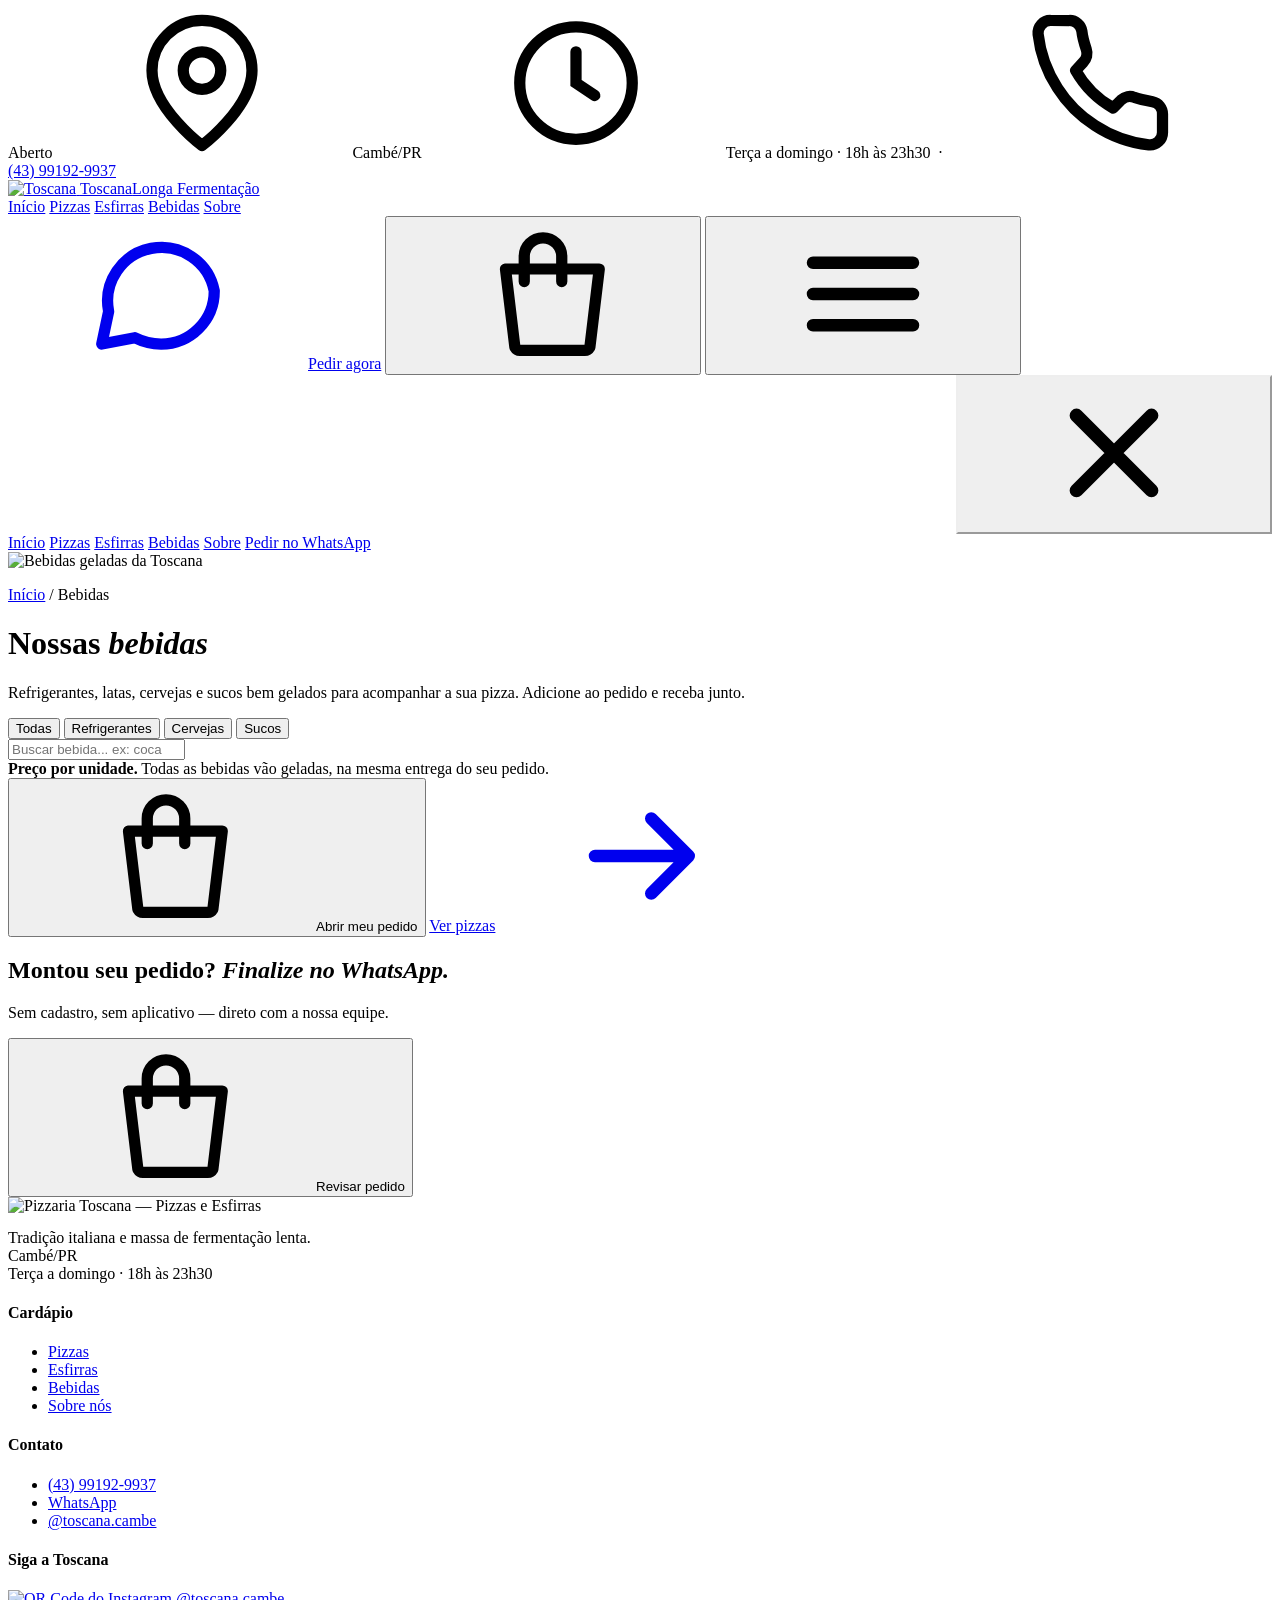
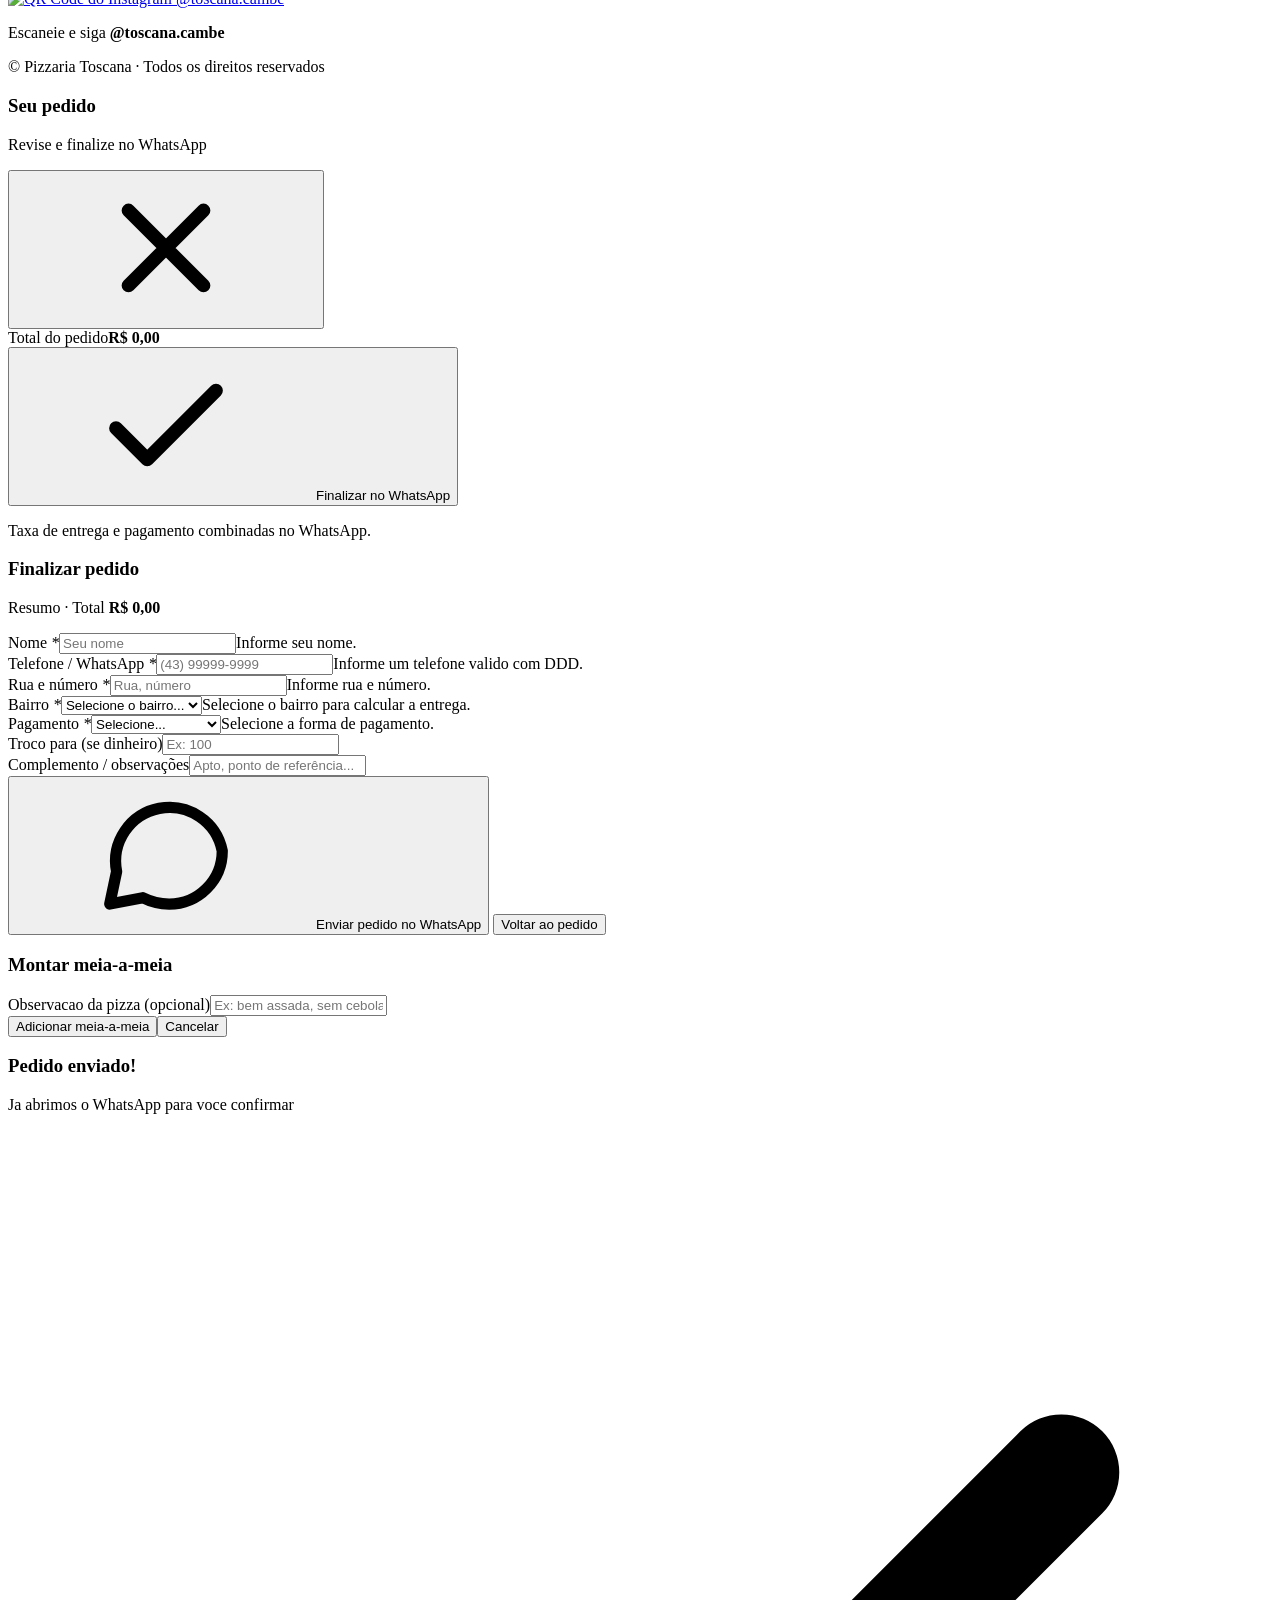
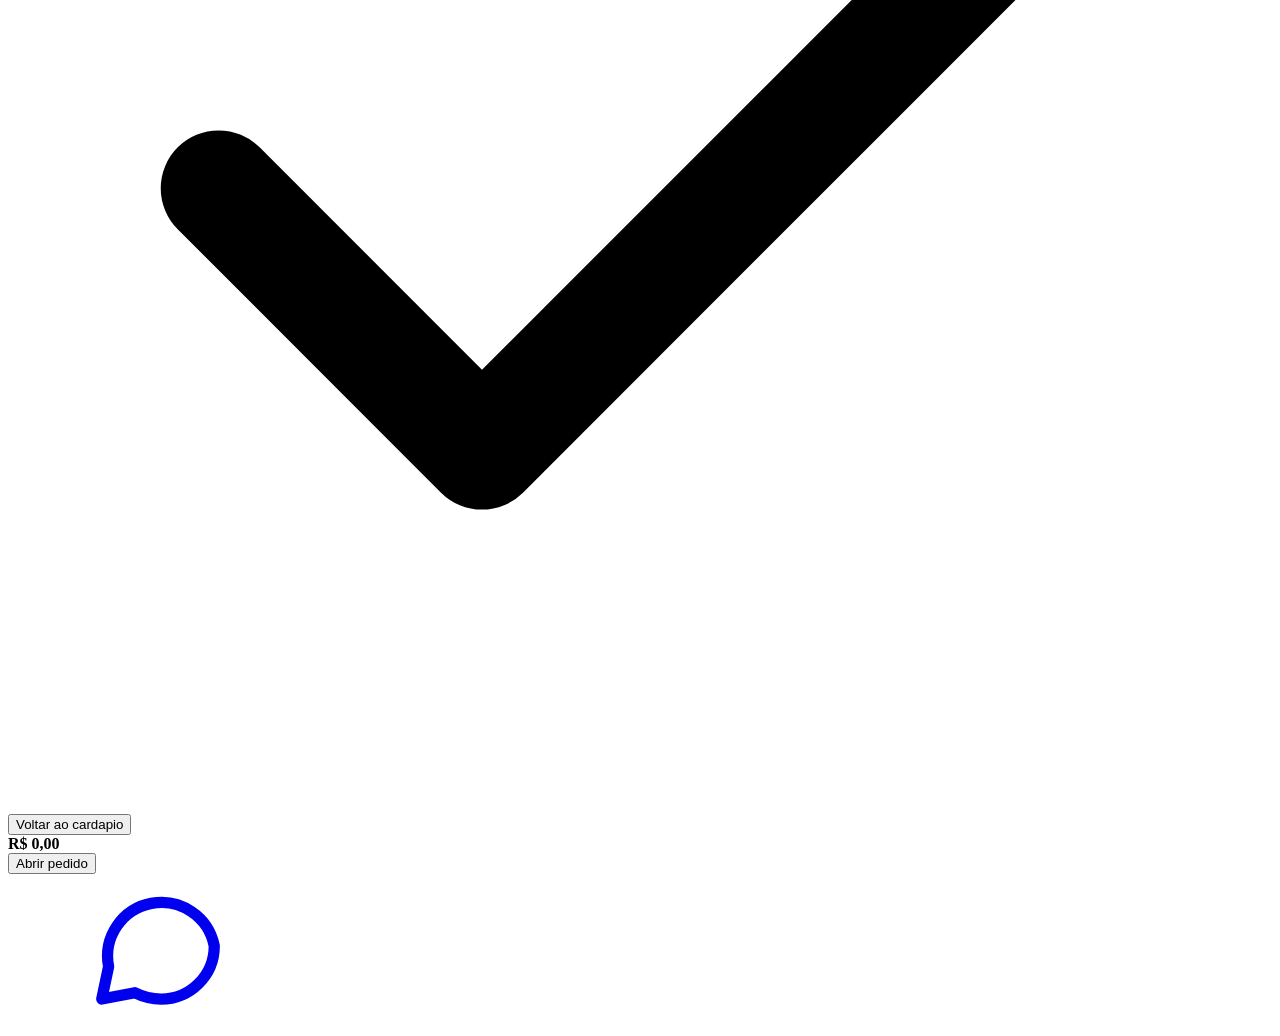
==== bebidas.html @ c0763ba6 "Merge pull request #1 from CaueYamamoto/master" ====
<!DOCTYPE html>
<html lang="pt-BR">
<head>
<meta charset="UTF-8">
<meta name="viewport" content="width=device-width, initial-scale=1.0">
<title>Bebidas — Pizzaria Toscana</title>
<meta name="description" content="Bebidas geladas da Toscana: refrigerantes, latas, cervejas e sucos para acompanhar sua pizza. Peça pelo WhatsApp.">
<link rel="icon" type="image/png" href="/assets/logo-mini.PNG">
<link rel="preconnect" href="https://fonts.googleapis.com">
<link rel="preconnect" href="https://fonts.gstatic.com" crossorigin>
<link href="https://fonts.googleapis.com/css2?family=Fraunces:ital,opsz,wght@0,9..144,500;0,9..144,650;1,9..144,500;1,9..144,650&family=Inter:wght@400;600;700;800&display=swap" rel="stylesheet">
<link rel="stylesheet" href="/css/style.css?v=6">
<meta name="theme-color" content="#3d060e">
<link rel="manifest" href="/manifest.json">
<script type="application/ld+json">{"@context":"https://schema.org","@type":"FoodEstablishment","name":"Pizzaria Toscana"}</script>
</head>
<body>

<svg width="0" height="0" style="position:absolute" aria-hidden="true">
  <defs>
    <symbol id="i-bag" viewBox="0 0 24 24" fill="none" stroke="currentColor" stroke-width="1.8" stroke-linecap="round" stroke-linejoin="round"><path d="M6 8h15l-1.5 12.5a1 1 0 0 1-1 .5H8.5a1 1 0 0 1-1-.5L6 8Z"/><path d="M9 10V6a3 3 0 0 1 6 0v4"/></symbol>
    <symbol id="i-phone" viewBox="0 0 24 24" fill="none" stroke="currentColor" stroke-width="1.8" stroke-linecap="round" stroke-linejoin="round"><path d="M22 16.9v3a2 2 0 0 1-2.2 2 19.8 19.8 0 0 1-8.6-3.1 19.5 19.5 0 0 1-6-6A19.8 19.8 0 0 1 2.1 4.2 2 2 0 0 1 4.1 2h3a2 2 0 0 1 2 1.7c.1 1 .4 2 .7 2.9a2 2 0 0 1-.5 2.1L8.1 10a16 16 0 0 0 6 6l1.3-1.3a2 2 0 0 1 2.1-.4c.9.3 1.9.5 2.9.7a2 2 0 0 1 1.6 2Z"/></symbol>
    <symbol id="i-pin" viewBox="0 0 24 24" fill="none" stroke="currentColor" stroke-width="1.8" stroke-linecap="round" stroke-linejoin="round"><path d="M20 10c0 6-8 12-8 12S4 16 4 10a8 8 0 0 1 16 0Z"/><circle cx="12" cy="10" r="3"/></symbol>
    <symbol id="i-clock" viewBox="0 0 24 24" fill="none" stroke="currentColor" stroke-width="1.8" stroke-linecap="round"><circle cx="12" cy="12" r="9"/><path d="M12 7v5l3 2"/></symbol>
    <symbol id="i-arrow" viewBox="0 0 24 24" fill="none" stroke="currentColor" stroke-width="2" stroke-linecap="round" stroke-linejoin="round"><path d="M4 12h15M13 6l6 6-6 6"/></symbol>
    <symbol id="i-x" viewBox="0 0 24 24" fill="none" stroke="currentColor" stroke-width="2.2" stroke-linecap="round"><path d="M6 6l12 12M18 6 6 18"/></symbol>
    <symbol id="i-menu" viewBox="0 0 24 24" fill="none" stroke="currentColor" stroke-width="2" stroke-linecap="round"><path d="M4 7h16M4 12h16M4 17h16"/></symbol>
    <symbol id="i-chat" viewBox="0 0 24 24" fill="none" stroke="currentColor" stroke-width="1.8" stroke-linecap="round" stroke-linejoin="round"><path d="M21 11.5a8.5 8.5 0 0 1-8.5 8.5c-1.5 0-3-.4-4.2-1L3 20l1.1-5.2A8.5 8.5 0 1 1 21 11.5Z"/></symbol>
    <symbol id="i-check" viewBox="0 0 24 24" fill="none" stroke="currentColor" stroke-width="2.2" stroke-linecap="round" stroke-linejoin="round"><path d="M4 12.5l5 5L20 6.5"/></symbol>
  </defs>
</svg>

<div class="topbar">
  <div class="container">
    <span class="topbar-item"><span class="open-badge" data-open-badge>Aberto</span></span><span class="topbar-item topbar-item--hide-mobile"><svg><use href="#i-pin"/></svg><span data-bind="address">Cambé/PR</span></span>
    <span class="topbar-item"><svg><use href="#i-clock"/></svg><span data-bind="hours">Terça a domingo · 18h às 23h30</span>&nbsp;&nbsp;·&nbsp;&nbsp;<svg><use href="#i-phone"/></svg><a data-bind="phone-href" href="#"><span data-bind="phone">(43) 99192-9937</span></a></span>
  </div>
</div>

<header class="site-header" id="siteHeader">
  <div class="container header-inner">
    <a class="brand" href="/" aria-label="Pizzaria Toscana — início">
      <span class="brand-badge"><img src="/assets/logo-mini.PNG" alt="Toscana" width="52" height="52"></span>
      <span><span class="brand-name">Toscana</span><span class="brand-sub">Longa Fermentação</span></span>
    </a>
    <nav class="main-nav" aria-label="Navegação principal">
      <a href="/">Início</a>
      <a href="/pizzas">Pizzas</a>
      <a href="/esfirras">Esfirras</a>
      <a href="/bebidas" class="is-active">Bebidas</a>
      <a href="/sobre">Sobre</a>
    </nav>
    <div class="header-actions">
      <a class="btn btn--wine btn--sm" data-bind="wa" href="#"><svg><use href="#i-chat"/></svg>Pedir agora</a>
      <button class="bag-btn" type="button" data-open-cart aria-label="Abrir pedido"><svg><use href="#i-bag"/></svg><span class="bag-count" data-cart-count style="display:none">0</span></button>
      <button class="nav-toggle" type="button" id="mobileOpen" aria-label="Abrir menu"><svg><use href="#i-menu"/></svg></button>
    </div>
  </div>
</header>

<nav class="mobile-nav" id="mobileNav" aria-label="Menu">
  <div style="display:flex;justify-content:flex-end"><button class="icon-btn" type="button" id="mobileClose" aria-label="Fechar menu" style="border-color:var(--line);color:var(--wine-800)"><svg><use href="#i-x"/></svg></button></div>
  <a class="mobile-link" href="/">Início</a>
  <a class="mobile-link" href="/pizzas">Pizzas</a>
  <a class="mobile-link" href="/esfirras">Esfirras</a>
  <a class="mobile-link" href="/bebidas">Bebidas</a>
  <a class="mobile-link" href="/sobre">Sobre</a>
  <a class="btn btn--wine btn--block" data-bind="wa" href="#">Pedir no WhatsApp</a>
</nav>

<main>
  <div class="page-hero">
    <div class="page-hero-bg"><img src="/assets/hero.jpg" alt="Bebidas geladas da Toscana" loading="lazy" decoding="async"></div>
    <div class="container">
      <p class="crumbs"><a href="/">Início</a> / Bebidas</p>
      <h1>Nossas <em>bebidas</em></h1>
      <p>Refrigerantes, latas, cervejas e sucos bem gelados para acompanhar a sua pizza. Adicione ao pedido e receba junto.</p>
    </div>
  </div>

  <section class="section">
    <div class="container">
      <div class="filter-row" data-filters="gridBebidas">
        <button type="button" class="filter-btn is-active" data-filter="all" aria-pressed="true">Todas</button>
        <button type="button" class="filter-btn" data-filter="refrigerante" aria-pressed="false">Refrigerantes</button>
        <button type="button" class="filter-btn" data-filter="cerveja" aria-pressed="false">Cervejas</button>
        <button type="button" class="filter-btn" data-filter="suco" aria-pressed="false">Sucos</button>
      </div>
      <div class="search-row"><input type="search" data-search inputmode="search" enterkeyhint="search" placeholder="Buscar bebida... ex: coca" aria-label="Buscar bebidas"><span class="count-pill" data-count="gridBebidas" role="status"></span></div>
      <div class="grid grid--4" id="gridBebidas" data-menu="bebidas"></div>
      <div class="search-empty" data-search-empty style="display:none"><p>Nenhuma bebida encontrada. <button type="button" class="link-half" data-clear-search>Limpar busca</button></p></div>
      <div class="menu-note"><strong>Preço por unidade.</strong> Todas as bebidas vão geladas, na mesma entrega do seu pedido.</div>
      <div class="section-more">
        <button class="btn btn--wine" type="button" data-open-cart><svg><use href="#i-bag"/></svg>Abrir meu pedido</button>
        <a href="/pizzas" class="btn btn--ghost">Ver pizzas<svg><use href="#i-arrow"/></svg></a>
      </div>
    </div>
  </section>

  <div class="cta-band">
    <div class="container">
      <div><h2>Montou seu pedido? <em>Finalize no WhatsApp.</em></h2><p>Sem cadastro, sem aplicativo — direto com a nossa equipe.</p></div>
      <button class="btn btn--gold" type="button" data-open-cart><svg><use href="#i-bag"/></svg>Revisar pedido</button>
    </div>
  </div>
</main>

<footer class="site-footer">
  <div class="container footer-grid">
    <div>
      <img class="footer-logo" src="/assets/logo-full.PNG" alt="Pizzaria Toscana — Pizzas e Esfirras">
      <p style="margin-top:14px">Tradição italiana e massa de fermentação lenta.<br><span data-bind="address">Cambé/PR</span><br><span data-bind="hours">Terça a domingo · 18h às 23h30</span></p>
    </div>
    <div><h4>Cardápio</h4><ul><li><a href="/pizzas">Pizzas</a></li><li><a href="/esfirras">Esfirras</a></li><li><a href="/bebidas">Bebidas</a></li><li><a href="/sobre">Sobre nós</a></li></ul></div>
    <div><h4>Contato</h4><ul><li><a data-bind="phone-href" href="#"><span data-bind="phone">(43) 99192-9937</span></a></li><li><a data-bind="wa" href="#">WhatsApp</a></li><li><a data-bind="ig" href="#" target="_blank" rel="noopener"><span data-bind="ig-handle">@toscana.cambe</span></a></li></ul></div>
    <div><h4>Siga a Toscana</h4><a class="qr-card" data-bind="ig" href="#" target="_blank" rel="noopener" aria-label="Abrir o Instagram da Toscana"><img src="/assets/qrcodeig.JPG" alt="QR Code do Instagram @toscana.cambe"></a><p class="qr-caption">Escaneie e siga <strong data-bind="ig-handle">@toscana.cambe</strong></p></div>
  </div>
  <div class="footer-bottom">© <span id="ano"></span> Pizzaria Toscana · Todos os direitos reservados</div>
</footer>

<div class="scrim" id="cartScrim"></div>
<aside class="cart-drawer" id="cartDrawer" role="dialog" aria-modal="true" aria-label="Seu pedido">
  <div class="drawer-head">
    <div><h3>Seu pedido</h3><p>Revise e finalize no WhatsApp</p></div>
    <button class="icon-btn" type="button" data-close-cart aria-label="Fechar"><svg><use href="#i-x"/></svg></button>
  </div>
  <div class="drawer-items" id="cartItems"></div>
  <div class="drawer-foot">
    <div class="total-line"><span>Total do pedido</span><strong id="cartTotal">R$ 0,00</strong></div>
    <button class="btn btn--green btn--block" id="btnCheckout" type="button" data-open-checkout><svg><use href="#i-check"/></svg>Finalizar no WhatsApp</button>
    <p class="foot-note">Taxa de entrega e pagamento combinadas no WhatsApp.</p>
  </div>
</aside>

<div class="modal" id="checkoutModal" role="dialog" aria-modal="true" aria-label="Finalizar pedido">
  <div class="modal-card">
    <div class="modal-head"><h3>Finalizar pedido</h3><p>Resumo · Total <strong id="checkoutTotal">R$ 0,00</strong></p></div>
    <form class="modal-body" id="checkoutForm" novalidate>
      <div class="order-resume" id="orderResume"></div>
      <div class="field"><label for="fName">Nome <i>*</i></label><input id="fName" name="name" autocomplete="name" autocapitalize="words" enterkeyhint="next" aria-describedby="fName-err" placeholder="Seu nome"><span class="field-error" id="fName-err">Informe seu nome.</span></div>
      <div class="field"><label for="fPhone">Telefone / WhatsApp <i>*</i></label><input id="fPhone" name="phone" inputmode="tel" autocomplete="tel" enterkeyhint="next" aria-describedby="fPhone-err" placeholder="(43) 99999-9999"><span class="field-error" id="fPhone-err">Informe um telefone valido com DDD.</span></div>
      <div class="field"><label for="fAddress">Rua e número <i>*</i></label><input id="fAddress" name="address" autocomplete="street-address" enterkeyhint="next" aria-describedby="fAddress-err" placeholder="Rua, número"><span class="field-error" id="fAddress-err">Informe rua e número.</span></div>
      <div class="field"><label for="fDistrict">Bairro <i>*</i></label><select id="fDistrict" name="district"><option value="">Selecione o bairro...</option></select><span class="field-error" id="fDistrict-err">Selecione o bairro para calcular a entrega.</span></div>
      <div class="fee-preview" id="feePreview" role="status"></div>
      <div class="field-2col"><div class="field"><label for="fPayment">Pagamento <i>*</i></label><select id="fPayment"><option value="">Selecione...</option><option>Pix</option><option>Cartão na entrega</option><option>Dinheiro</option></select><span class="field-error" id="fPayment-err">Selecione a forma de pagamento.</span></div><div class="field" id="fChangeWrap"><label for="fChange">Troco para (se dinheiro)</label><input id="fChange" inputmode="decimal" placeholder="Ex: 100"></div></div>
      <div class="field"><label for="fNotes">Complemento / observações</label><input id="fNotes" name="notes" autocomplete="off" enterkeyhint="done" placeholder="Apto, ponto de referência..."></div>
      <div class="modal-foot"><button type="submit" class="btn btn--green btn--block"><svg><use href="#i-chat"/></svg>Enviar pedido no WhatsApp</button>
      <button type="button" class="btn btn--ghost btn--block" data-close-checkout>Voltar ao pedido</button></div>
    </form>
  </div>
</div>

<div class="modal" id="halfModal" role="dialog" aria-modal="true" aria-label="Montar meia-a-meia"><div class="modal-card"><div class="modal-head"><h3 id="halfTitle">Montar meia-a-meia</h3><p id="halfFee"></p></div><div class="modal-body"><div class="half-list" id="halfOptions"></div><div class="field"><label for="halfNotes">Observacao da pizza (opcional)</label><input id="halfNotes" maxlength="80" inputmode="text" enterkeyhint="done" placeholder="Ex: bem assada, sem cebola"></div><button type="button" class="btn btn--wine btn--block" data-confirm-half>Adicionar meia-a-meia</button><button type="button" class="btn btn--ghost btn--block" data-close-half>Cancelar</button></div></div></div><div class="modal" id="successModal" role="dialog" aria-modal="true" aria-label="Pedido enviado"><div class="modal-card"><div class="modal-head"><h3>Pedido enviado!</h3><p>Ja abrimos o WhatsApp para voce confirmar</p></div><div class="modal-body"><div class="success-check"><svg viewBox="0 0 24 24" fill="none" stroke="currentColor" stroke-width="2.2" stroke-linecap="round" stroke-linejoin="round"><path d="M4 12.5l5 5L20 6.5"/></svg></div><p id="successText"></p><button type="button" class="btn btn--green btn--block" data-close-success>Voltar ao cardapio</button><button type="button" class="btn btn--ghost btn--block" id="btnReorder" style="display:none">Pedir o ultimo pedido de novo</button></div></div></div><div class="sticky-bar" id="stickyBar" role="status"><div><strong id="stickyTotal">R$ 0,00</strong><br><span id="stickyCount"></span></div><button class="btn btn--gold btn--sm" type="button" data-open-cart>Abrir pedido</button></div>

<div class="toast" id="toast" role="status"></div>
<a class="float-wa" data-bind="wa" href="#" aria-label="Conversar no WhatsApp"><svg><use href="#i-chat"/></svg></a>

<script>if("serviceWorker" in navigator){window.addEventListener("load",function(){navigator.serviceWorker.register("/sw.js",{updateViaCache:"none"}).catch(function(){});});}</script>
<script src="/js/data.js"></script>
<script src="/js/store.js"></script>
<script src="/js/app.js"></script>
</body>
</html>
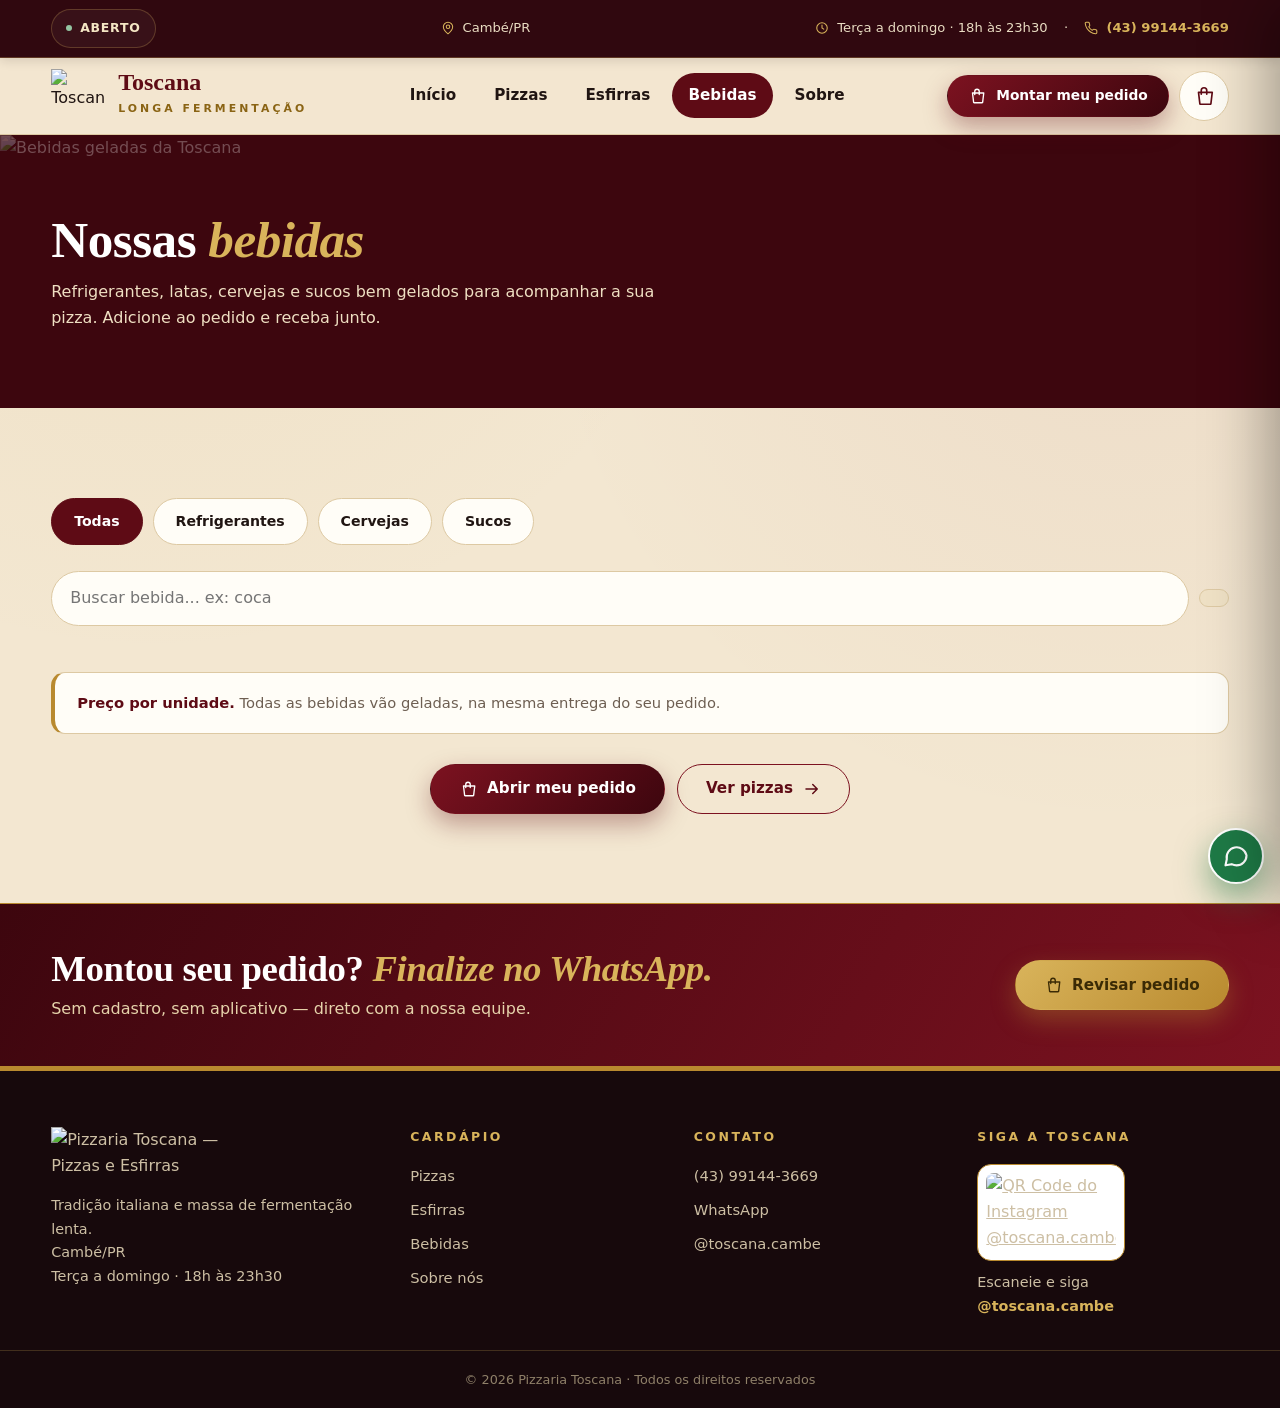
==== commit 7467c641: "feat: melhora navegacao mobile e cards do cardapio" ====
--- a/bebidas.html
+++ b/bebidas.html
@@ -33,7 +33,7 @@
 <div class="topbar">
   <div class="container">
     <span class="topbar-item"><span class="open-badge" data-open-badge>Aberto</span></span><span class="topbar-item topbar-item--hide-mobile"><svg><use href="#i-pin"/></svg><span data-bind="address">Cambé/PR</span></span>
-    <span class="topbar-item"><svg><use href="#i-clock"/></svg><span data-bind="hours">Terça a domingo · 18h às 23h30</span>&nbsp;&nbsp;·&nbsp;&nbsp;<svg><use href="#i-phone"/></svg><a data-bind="phone-href" href="#"><span data-bind="phone">(43) 99192-9937</span></a></span>
+    <span class="topbar-item"><svg><use href="#i-clock"/></svg><span data-bind="hours">Terça a domingo · 18h às 23h30</span>&nbsp;&nbsp;·&nbsp;&nbsp;<svg><use href="#i-phone"/></svg><a data-bind="phone-href" href="#"><span data-bind="phone">(43) 99144-3669</span></a></span>
   </div>
 </div>
 
@@ -51,7 +51,7 @@
       <a href="/sobre">Sobre</a>
     </nav>
     <div class="header-actions">
-      <a class="btn btn--wine btn--sm" data-bind="wa" href="#"><svg><use href="#i-chat"/></svg>Pedir agora</a>
+      <a class="btn btn--wine btn--sm" href="/#cardapio"><svg><use href="#i-bag"/></svg>Montar meu pedido</a>
       <button class="bag-btn" type="button" data-open-cart aria-label="Abrir pedido"><svg><use href="#i-bag"/></svg><span class="bag-count" data-cart-count style="display:none">0</span></button>
       <button class="nav-toggle" type="button" id="mobileOpen" aria-label="Abrir menu"><svg><use href="#i-menu"/></svg></button>
     </div>
@@ -65,14 +65,14 @@
   <a class="mobile-link" href="/esfirras">Esfirras</a>
   <a class="mobile-link" href="/bebidas">Bebidas</a>
   <a class="mobile-link" href="/sobre">Sobre</a>
-  <a class="btn btn--wine btn--block" data-bind="wa" href="#">Pedir no WhatsApp</a>
+  <a class="btn btn--wine btn--block" data-bind="wa" href="#">Ajuda no WhatsApp</a>
 </nav>
 
 <main>
   <div class="page-hero">
     <div class="page-hero-bg"><img src="/assets/hero.jpg" alt="Bebidas geladas da Toscana" loading="lazy" decoding="async"></div>
     <div class="container">
-      <p class="crumbs"><a href="/">Início</a> / Bebidas</p>
+
       <h1>Nossas <em>bebidas</em></h1>
       <p>Refrigerantes, latas, cervejas e sucos bem gelados para acompanhar a sua pizza. Adicione ao pedido e receba junto.</p>
     </div>
@@ -112,7 +112,7 @@
       <p style="margin-top:14px">Tradição italiana e massa de fermentação lenta.<br><span data-bind="address">Cambé/PR</span><br><span data-bind="hours">Terça a domingo · 18h às 23h30</span></p>
     </div>
     <div><h4>Cardápio</h4><ul><li><a href="/pizzas">Pizzas</a></li><li><a href="/esfirras">Esfirras</a></li><li><a href="/bebidas">Bebidas</a></li><li><a href="/sobre">Sobre nós</a></li></ul></div>
-    <div><h4>Contato</h4><ul><li><a data-bind="phone-href" href="#"><span data-bind="phone">(43) 99192-9937</span></a></li><li><a data-bind="wa" href="#">WhatsApp</a></li><li><a data-bind="ig" href="#" target="_blank" rel="noopener"><span data-bind="ig-handle">@toscana.cambe</span></a></li></ul></div>
+    <div><h4>Contato</h4><ul><li><a data-bind="phone-href" href="#"><span data-bind="phone">(43) 99144-3669</span></a></li><li><a data-bind="wa" href="#">WhatsApp</a></li><li><a data-bind="ig" href="#" target="_blank" rel="noopener"><span data-bind="ig-handle">@toscana.cambe</span></a></li></ul></div>
     <div><h4>Siga a Toscana</h4><a class="qr-card" data-bind="ig" href="#" target="_blank" rel="noopener" aria-label="Abrir o Instagram da Toscana"><img src="/assets/qrcodeig.JPG" alt="QR Code do Instagram @toscana.cambe"></a><p class="qr-caption">Escaneie e siga <strong data-bind="ig-handle">@toscana.cambe</strong></p></div>
   </div>
   <div class="footer-bottom">© <span id="ano"></span> Pizzaria Toscana · Todos os direitos reservados</div>
@@ -150,7 +150,7 @@
   </div>
 </div>
 
-<div class="modal" id="halfModal" role="dialog" aria-modal="true" aria-label="Montar meia-a-meia"><div class="modal-card"><div class="modal-head"><h3 id="halfTitle">Montar meia-a-meia</h3><p id="halfFee"></p></div><div class="modal-body"><div class="half-list" id="halfOptions"></div><div class="field"><label for="halfNotes">Observacao da pizza (opcional)</label><input id="halfNotes" maxlength="80" inputmode="text" enterkeyhint="done" placeholder="Ex: bem assada, sem cebola"></div><button type="button" class="btn btn--wine btn--block" data-confirm-half>Adicionar meia-a-meia</button><button type="button" class="btn btn--ghost btn--block" data-close-half>Cancelar</button></div></div></div><div class="modal" id="successModal" role="dialog" aria-modal="true" aria-label="Pedido enviado"><div class="modal-card"><div class="modal-head"><h3>Pedido enviado!</h3><p>Ja abrimos o WhatsApp para voce confirmar</p></div><div class="modal-body"><div class="success-check"><svg viewBox="0 0 24 24" fill="none" stroke="currentColor" stroke-width="2.2" stroke-linecap="round" stroke-linejoin="round"><path d="M4 12.5l5 5L20 6.5"/></svg></div><p id="successText"></p><button type="button" class="btn btn--green btn--block" data-close-success>Voltar ao cardapio</button><button type="button" class="btn btn--ghost btn--block" id="btnReorder" style="display:none">Pedir o ultimo pedido de novo</button></div></div></div><div class="sticky-bar" id="stickyBar" role="status"><div><strong id="stickyTotal">R$ 0,00</strong><br><span id="stickyCount"></span></div><button class="btn btn--gold btn--sm" type="button" data-open-cart>Abrir pedido</button></div>
+<div class="modal" id="halfModal" role="dialog" aria-modal="true" aria-label="Montar meia-a-meia"><div class="modal-card"><div class="modal-head"><h3 id="halfTitle">Montar meia-a-meia</h3><p id="halfFee"></p></div><div class="modal-body"><div class="half-list" id="halfOptions"></div><div class="field"><label for="halfNotes">Observacao da pizza (opcional)</label><input id="halfNotes" maxlength="80" inputmode="text" enterkeyhint="done" placeholder="Ex: bem assada, sem cebola"></div><button type="button" class="btn btn--wine btn--block" data-confirm-half>Adicionar meia-a-meia</button><button type="button" class="btn btn--ghost btn--block" data-close-half>Cancelar</button></div></div></div><div class="modal" id="successModal" role="dialog" aria-modal="true" aria-label="Pedido enviado"><div class="modal-card"><div class="modal-head"><h3>Pedido enviado!</h3><p>Ja abrimos o WhatsApp para voce confirmar</p></div><div class="modal-body"><div class="success-check"><svg viewBox="0 0 24 24" fill="none" stroke="currentColor" stroke-width="2.2" stroke-linecap="round" stroke-linejoin="round"><path d="M4 12.5l5 5L20 6.5"/></svg></div><p id="successText"></p><button type="button" class="btn btn--green btn--block" data-close-success>Voltar ao cardapio</button><button type="button" class="btn btn--ghost btn--block" id="btnReorder" style="display:none">Pedir o ultimo pedido de novo</button></div></div></div><div class="sticky-bar" id="stickyBar" role="status"><div><strong id="stickyTotal">R$ 0,00</strong><br><span id="stickyCount"></span></div><button class="btn btn--gold btn--sm" type="button" data-open-cart>Ver pedido</button></div>
 
 <div class="toast" id="toast" role="status"></div>
 <a class="float-wa" data-bind="wa" href="#" aria-label="Conversar no WhatsApp"><svg><use href="#i-chat"/></svg></a>
@@ -159,5 +159,6 @@
 <script src="/js/data.js"></script>
 <script src="/js/store.js"></script>
 <script src="/js/app.js"></script>
+<nav class="bottom-nav" aria-label="Navegação no celular"><a href="/"><svg viewBox="0 0 24 24" fill="none" stroke="currentColor" stroke-width="1.7" stroke-linecap="round" stroke-linejoin="round" aria-hidden="true"><path d="m3 10 9-7 9 7"/><path d="M5 9v11h5v-6h4v6h5V9"/></svg><span>Início</span></a><a href="/pizzas"><svg viewBox="0 0 24 24" fill="none" stroke="currentColor" stroke-width="1.7" stroke-linecap="round" stroke-linejoin="round" aria-hidden="true"><path d="M4 20 9 3a26 26 0 0 1 12 12Z"/><path d="M8 6a23 23 0 0 1 10 10"/><circle cx="11" cy="11" r="1.2"/><circle cx="9" cy="16" r="1.2"/><circle cx="14" cy="15" r=".8"/></svg><span>Pizzas</span></a><a href="/esfirras"><svg viewBox="0 0 24 24" fill="none" stroke="currentColor" stroke-width="1.7" stroke-linecap="round" stroke-linejoin="round" aria-hidden="true"><ellipse cx="12" cy="12" rx="9" ry="8"/><ellipse cx="12" cy="12" rx="6" ry="5"/><path d="m9 10 2 1m3-2 1 2m-6 3 2-1m2 2 2-1"/></svg><span>Esfirras</span></a><a href="/bebidas" aria-current="page"><svg viewBox="0 0 24 24" fill="none" stroke="currentColor" stroke-width="1.7" stroke-linecap="round" stroke-linejoin="round" aria-hidden="true"><path d="M9 3h6M10 3v4l-3 4v9a1 1 0 0 0 1 1h8a1 1 0 0 0 1-1v-9l-3-4V3M7 12h10M7 17h10"/></svg><span>Bebidas</span></a><button type="button" data-open-cart><svg viewBox="0 0 24 24" fill="none" stroke="currentColor" stroke-width="1.7" stroke-linecap="round" stroke-linejoin="round" aria-hidden="true"><path d="M5 8h14l1 12H4Z"/><path d="M9 9V6a3 3 0 0 1 6 0v3"/><path d="m9 15 2 2 4-4"/></svg><span>Meu pedido</span><span class="bottom-nav-count" data-cart-count style="display:none">0</span></button></nav>
 </body>
 </html>
--- a/css/style.css
+++ b/css/style.css
@@ -0,0 +1,670 @@
+/* ==========================================================================
+   PIZZARIA TOSCANA — Design System
+   --------------------------------------------------------------------------
+   01. Tokens & reset        05. Hero                  09. Split / local
+   02. Base & tipografia     06. Marquee               10. Faixa CTA
+   03. Utilidades & botoes   07. Cards de produto      11. Paginas internas
+   04. Topbar & header       08. Diferenciais          12. Sobre
+   13. Rodape  14. Carrinho / modal / toast  15. Formularios
+   16. Responsivo  17. Movimento & foco
+   ========================================================================== */
+
+/* ---------- 01. Tokens ---------- */
+:root {
+  --wine-900: #3d060e;
+  --wine-800: #5e0b15;
+  --wine-700: #7c1220;
+  --wine-600: #9c1b28;
+  --ember: #b3282d;
+  --cream: #f3e7d1;
+  --paper: #fffdf7;
+  --sand: #efe1c5;
+  --line: #ddc9a3;
+  --gold-700: #8a6414;
+  --gold-500: #b98a2f;
+  --gold-300: #d9b45b;
+  --gold-100: #f4e6c4;
+  --ink: #201512;
+  --muted: #6e5f52;
+  --faint: #9a8875;
+  --green: #1e7a46;
+  --green-dark: #155c34;
+  --danger: #a31621;
+  --radius: 14px;
+  --radius-lg: 22px;
+  --shadow-sm: 0 2px 10px rgba(61, 6, 14, 0.08);
+  --shadow-md: 0 14px 34px rgba(61, 6, 14, 0.14);
+  --shadow-lg: 0 28px 70px rgba(32, 21, 18, 0.25);
+  --font-display: "Fraunces", Georgia, "Times New Roman", serif;
+  --font-body: "Inter", system-ui, -apple-system, "Segoe UI", Roboto, Arial, sans-serif;
+  --maxw: 1200px;
+  --header-h: 76px;
+}
+
+/* ---------- Reset ---------- */
+*, *::before, *::after { box-sizing: border-box; }
+* { margin: 0; }
+html { scroll-behavior: smooth; }
+body {
+  font-family: var(--font-body);
+  background-color: var(--cream);
+  background-image:
+    radial-gradient(circle at 12% 8%, rgba(185, 138, 47, 0.08), transparent 42%),
+    radial-gradient(circle at 88% 26%, rgba(124, 18, 32, 0.05), transparent 46%);
+  background-attachment: fixed;
+  color: var(--ink);
+  line-height: 1.65;
+  -webkit-font-smoothing: antialiased;
+  text-rendering: optimizeLegibility;
+  overflow-x: hidden;
+}
+img { display: block; max-width: 100%; }
+a { color: inherit; }
+button { font: inherit; }
+::selection { background: var(--gold-300); color: var(--wine-900); }
+
+/* ---------- 02. Base & tipografia ---------- */
+h1, h2, h3 { font-family: var(--font-display); font-weight: 600; line-height: 1.12; letter-spacing: -0.01em; }
+p { margin-block: 0; }
+.lead { font-size: 1.08rem; color: var(--muted); max-width: 56ch; }
+
+/* ---------- 03. Utilidades ---------- */
+.container { width: min(var(--maxw), 92%); margin-inline: auto; }
+.ic { width: 18px; height: 18px; flex: none; }
+.section { padding-block: clamp(56px, 7vw, 96px); }
+.section--tight { padding-block: clamp(40px, 5vw, 64px); }
+.section--white {
+  background: linear-gradient(180deg, #fffef9, var(--paper));
+  background-image: radial-gradient(circle at 85% 0%, rgba(185, 138, 47, 0.06), transparent 40%), linear-gradient(180deg, #fffef9, var(--paper));
+  border-block: 1px solid var(--line);
+}
+.eyebrow {
+  display: inline-flex; align-items: center; gap: 12px;
+  font-size: 0.75rem; font-weight: 700; letter-spacing: 0.22em; text-transform: uppercase;
+  color: var(--wine-700);
+}
+.eyebrow::before { content: ""; width: 34px; height: 2px; background: var(--gold-500); }
+.eyebrow--center::after { content: ""; width: 34px; height: 2px; background: var(--gold-500); }
+.eyebrow--light { color: var(--gold-300); }
+.section-head { max-width: 680px; margin-bottom: clamp(28px, 4vw, 48px); }
+.section-head--center { margin-inline: auto; text-align: center; }
+.section-head h2 { font-size: clamp(1.9rem, 3.6vw, 2.9rem); color: var(--wine-800); margin: 14px 0 10px; }
+.section-head h2 em { font-style: italic; color: var(--gold-700); }
+.section-head p { color: var(--muted); }
+
+/* Botoes */
+.btn {
+  display: inline-flex; align-items: center; justify-content: center; gap: 10px;
+  padding: 15px 28px; border-radius: 999px; border: 1px solid transparent;
+  font-weight: 700; font-size: 0.95rem; line-height: 1; text-decoration: none; cursor: pointer;
+  transition: transform 0.16s ease, box-shadow 0.16s ease, background 0.16s ease, color 0.16s ease;
+  white-space: nowrap;
+}
+.btn svg { width: 18px; height: 18px; flex: none; }
+.btn:active { transform: scale(0.97); }
+.btn--gold { background: linear-gradient(135deg, var(--gold-300), var(--gold-500)); color: #3a2a05; box-shadow: 0 10px 24px rgba(185, 138, 47, 0.38); }
+.btn--gold:hover { transform: translateY(-2px); box-shadow: 0 16px 30px rgba(185, 138, 47, 0.45); }
+.btn--wine { background: linear-gradient(135deg, var(--wine-700), var(--wine-900)); color: #fff; box-shadow: 0 10px 24px rgba(94, 11, 21, 0.35); }
+.btn--wine:hover { transform: translateY(-2px); }
+.btn--ghost { background: transparent; color: var(--wine-800); border-color: var(--wine-700); }
+.btn--ghost:hover { background: var(--wine-800); color: #fff; }
+.btn--light { background: rgba(255, 255, 255, 0.12); color: #fff; border-color: rgba(255, 255, 255, 0.55); backdrop-filter: blur(4px); }
+.btn--light:hover { background: rgba(255, 255, 255, 0.22); }
+.btn--green { background: var(--green); color: #fff; box-shadow: 0 10px 24px rgba(30, 122, 70, 0.35); }
+.btn--green:hover { background: var(--green-dark); transform: translateY(-2px); }
+.btn--block { width: 100%; }
+.btn--sm { padding: 11px 20px; font-size: 0.86rem; }
+.btn[disabled] { opacity: 0.5; cursor: not-allowed; transform: none; }
+
+/* ---------- 04. Topbar & header ---------- */
+.topbar { position: relative; z-index: 61; background: #30080f; color: #e9dcc2; font-size: 0.82rem; border-bottom: 1px solid rgba(217, 180, 91, 0.28); box-shadow: 0 3px 10px rgba(25, 3, 8, 0.12); }
+.topbar .container { display: flex; justify-content: space-between; align-items: center; gap: 12px; padding-block: 9px; flex-wrap: wrap; }
+.topbar-item { display: inline-flex; align-items: center; gap: 8px; }
+.topbar-item svg { width: 14px; height: 14px; color: var(--gold-300); }
+.topbar a { color: var(--gold-300); text-decoration: none; font-weight: 600; }
+.topbar a:hover { text-decoration: underline; }
+.topbar .open-badge { border-color: rgba(217, 180, 91, 0.25); background: rgba(255, 255, 255, 0.04); color: var(--gold-100); }
+.topbar .open-badge::before { content: ""; width: 6px; height: 6px; flex-shrink: 0; border-radius: 50%; background: #94c5a2; }
+.topbar .open-badge.is-closed { background: rgba(255, 255, 255, 0.04); color: #e9dcc2; }
+.topbar .open-badge.is-closed::before { background: var(--gold-300); }
+
+.site-header {
+  position: sticky; top: 0; z-index: 60;
+  background: rgba(243, 231, 209, 0.92);
+  backdrop-filter: blur(14px); -webkit-backdrop-filter: blur(14px);
+  border-bottom: 1px solid var(--line);
+  transition: box-shadow 0.2s ease;
+}
+.site-header.is-scrolled { box-shadow: var(--shadow-md); }
+.header-inner { display: flex; align-items: center; justify-content: space-between; gap: 18px; min-height: var(--header-h); min-width: 0; }
+.header-inner > * { min-width: 0; }
+.brand { display: flex; align-items: center; gap: 13px; text-decoration: none; }
+.brand-badge {
+  width: 54px; height: 54px; flex: none;
+  display: inline-flex; align-items: center; justify-content: center;
+  background: none; border: none; box-shadow: none;
+}
+.brand-badge img { width: 100%; height: 100%; object-fit: contain; }
+.brand-name { font-family: var(--font-display); font-size: 1.5rem; font-weight: 700; color: var(--wine-800); line-height: 1; display: block; }
+.brand-sub { font-size: 0.68rem; font-weight: 700; letter-spacing: 0.28em; text-transform: uppercase; color: var(--gold-700); }
+.main-nav { display: flex; align-items: center; gap: 6px; }
+.main-nav a {
+  text-decoration: none; font-weight: 600; font-size: 0.95rem; color: var(--ink);
+  padding: 10px 16px; border-radius: 999px; transition: background 0.15s, color 0.15s;
+}
+.main-nav a:hover { background: var(--sand); }
+.main-nav a.is-active { background: var(--wine-800); color: #fff; }
+.header-actions { display: flex; align-items: center; gap: 10px; }
+.bag-btn {
+  position: relative; display: inline-grid; place-items: center;
+  width: 50px; height: 50px; border-radius: 50%;
+  border: 1px solid var(--line); background: var(--paper); cursor: pointer;
+  transition: border-color 0.15s, transform 0.15s;
+}
+.bag-btn:hover { border-color: var(--gold-500); transform: translateY(-1px); }
+.bag-btn svg { width: 22px; height: 22px; color: var(--wine-800); }
+.bag-count {
+  position: absolute; top: -5px; right: -5px;
+  min-width: 24px; height: 24px; padding-inline: 5px; border-radius: 999px;
+  background: var(--wine-700); color: #fff; border: 2px solid var(--cream);
+  font-size: 0.75rem; font-weight: 800; display: grid; place-items: center;
+}
+.nav-toggle { display: none; width: 48px; height: 48px; border-radius: 12px; border: 1px solid var(--line); background: var(--paper); cursor: pointer; }
+.nav-toggle svg { width: 22px; height: 22px; color: var(--wine-800); }
+
+/* Navegacao mobile */
+.mobile-nav {
+  position: fixed; inset: 0 auto 0 0; width: min(320px, 86%); z-index: 120;
+  background: var(--paper); border-right: 1px solid var(--line);
+  padding: 28px; display: flex; flex-direction: column; gap: 6px;
+  transform: translateX(-105%); transition: transform 0.25s ease;
+}
+.mobile-nav.is-open { transform: none; }
+.mobile-nav a { text-decoration: none; font-family: var(--font-display); font-size: 1.35rem; color: var(--wine-800); padding: 12px 6px; border-bottom: 1px solid var(--line); }
+.mobile-nav a:last-of-type { border-bottom: none; }
+.mobile-nav .btn { margin-top: 18px; }
+
+/* ---------- 05. Hero (home) ---------- */
+.hero { position: relative; background: var(--wine-900); color: #fff; overflow: hidden; }
+.hero-bg { position: absolute; inset: 0; }
+.hero-bg img { width: 100%; height: 100%; object-fit: cover; opacity: 0.32; }
+.hero-bg::after { content: ""; position: absolute; inset: 0; background: linear-gradient(100deg, rgba(30, 5, 9, 0.92) 30%, rgba(61, 6, 14, 0.55) 65%, rgba(61, 6, 14, 0.25)); }
+.hero .container { position: relative; display: grid; grid-template-columns: 1.05fr 0.95fr; gap: clamp(28px, 4vw, 56px); align-items: center; padding-block: clamp(56px, 7vw, 96px); }
+.hero h1 { font-size: clamp(2.5rem, 5vw, 4.2rem); margin: 18px 0 16px; }
+.hero h1 em { font-style: italic; color: var(--gold-300); }
+.hero .lead { color: #efdfc2; }
+.hero-cta { display: flex; gap: 12px; flex-wrap: wrap; margin-top: 28px; }
+.hero-proof { display: flex; gap: clamp(20px, 3vw, 40px); margin-top: 34px; padding-top: 24px; border-top: 1px solid rgba(217, 180, 91, 0.35); flex-wrap: wrap; }
+.proof strong { font-family: var(--font-display); font-size: 1.55rem; color: var(--gold-300); display: flex; align-items: center; gap: 8px; }
+.proof strong svg { width: 20px; height: 20px; }
+.proof span { font-size: 0.83rem; color: #d9c9a8; display: block; margin-top: 2px; }
+
+/* Colagem de fotos do hero */
+.collage { position: relative; min-height: 440px; }
+.collage-main { position: absolute; inset: 0 8% 12% 0; border-radius: var(--radius-lg); overflow: hidden; border: 1px solid rgba(217, 180, 91, 0.5); box-shadow: var(--shadow-lg); }
+.collage-main img { width: 100%; height: 100%; object-fit: cover; }
+.collage-small { position: absolute; right: 0; bottom: 0; width: 46%; aspect-ratio: 1; border-radius: var(--radius-lg); overflow: hidden; border: 6px solid var(--cream); box-shadow: var(--shadow-lg); }
+.collage-small img { width: 100%; height: 100%; object-fit: cover; }
+.collage-badge {
+  position: absolute; top: 6%; right: 4%; z-index: 2;
+  background: linear-gradient(135deg, var(--gold-300), var(--gold-500)); color: #3a2a05;
+  border-radius: 16px; padding: 14px 18px; text-align: center; box-shadow: var(--shadow-md);
+}
+.collage-badge strong { font-family: var(--font-display); font-size: 1.6rem; display: block; line-height: 1; }
+.collage-badge span { font-size: 0.72rem; font-weight: 800; letter-spacing: 0.14em; text-transform: uppercase; }
+
+/* ---------- 06. Marquee ---------- */
+.marquee { background: var(--wine-800); border-block: 1px solid var(--gold-500); overflow: hidden; }
+.marquee-track { display: flex; gap: 0; width: max-content; animation: marquee 28s linear infinite; }
+.marquee-track span {
+  color: var(--gold-100); font-family: var(--font-display); font-size: 1rem; letter-spacing: 0.12em; text-transform: uppercase;
+  padding: 14px 0; white-space: nowrap;
+}
+.marquee-track span::after { content: "·"; color: var(--gold-500); margin: 0 26px; }
+@keyframes marquee { to { transform: translateX(-50%); } }
+
+/* ---------- 07. Cards de produto ---------- */
+.grid { display: grid; gap: 22px; }
+.grid--4 { grid-template-columns: repeat(4, 1fr); }
+.grid--3 { grid-template-columns: repeat(3, 1fr); }
+/* Cardápios usam grade fluida (sem fotos, cartas text-first) */
+[data-menu] { grid-template-columns: repeat(auto-fill, minmax(250px, 1fr)); }
+.product-card {
+  background: linear-gradient(180deg, #fffefb, var(--paper)); border: 1px solid var(--line); border-left: 4px solid var(--wine-700);
+  border-radius: var(--radius-lg); display: flex; flex-direction: column; min-width: 0;
+  box-shadow: var(--shadow-sm);
+  transition: transform 0.2s ease, box-shadow 0.2s ease;
+}
+.product-card:hover { transform: translateY(-5px); box-shadow: var(--shadow-md); }
+.product-card[data-kind="especial"] { border-left-color: var(--gold-500); }
+.product-card[data-kind="doce"] { border-left-color: #c98a6e; }
+.pc-head { display: flex; flex-wrap: wrap; align-items: center; gap: 8px; }
+.pc-head h3 { font-size: 1.25rem; color: var(--wine-800); }
+.cat-tag {
+  font-size: 0.64rem; font-weight: 800; letter-spacing: 0.12em; text-transform: uppercase;
+  color: var(--wine-700); background: var(--sand); border: 1px solid var(--line);
+  padding: 4px 9px; border-radius: 999px;
+}
+.product-card[data-kind="especial"] .cat-tag { color: var(--gold-700); }
+.product-body { padding: 22px 22px 24px; display: flex; flex-direction: column; gap: 8px; flex: 1; }
+.product-desc { font-size: 0.9rem; color: var(--muted); flex: 1; }
+.size-row { display: flex; flex-wrap: wrap; gap: 8px; margin-top: 6px; }
+.size-pill {
+  border: 1px solid var(--line); background: var(--cream); color: var(--ink);
+  border-radius: 999px; padding: 8px 14px; font-size: 0.8rem; font-weight: 700; cursor: pointer;
+  transition: background 0.15s, color 0.15s, border-color 0.15s;
+}
+.size-pill:hover { border-color: var(--gold-500); }
+.size-pill.is-active { background: var(--wine-800); border-color: var(--wine-800); color: #fff; }
+.product-foot { display: flex; align-items: center; justify-content: space-between; gap: 10px; margin-top: 10px; padding-top: 14px; border-top: 1px dashed var(--line); }
+.product-price { font-family: var(--font-display); font-size: 1.5rem; font-weight: 700; color: var(--wine-800); line-height: 1.05; letter-spacing: -0.01em; }
+.product-price small { display: block; font-family: var(--font-body); font-size: 0.72rem; font-weight: 600; color: var(--faint); text-transform: uppercase; letter-spacing: 0.08em; }
+.add-btn {
+  display: inline-flex; align-items: center; gap: 8px;
+  background: var(--wine-800); color: #fff; border: none; border-radius: 999px;
+  padding: 12px 18px; font-size: 0.86rem; font-weight: 700; cursor: pointer;
+  transition: background 0.15s, transform 0.15s;
+}
+.add-btn svg { width: 16px; height: 16px; }
+.add-btn:hover { background: var(--wine-600); transform: translateY(-1px); }
+.section-more { margin-top: 30px; display: flex; justify-content: center; gap: 12px; flex-wrap: wrap; }
+
+/* Filtros */
+.filter-row { display: flex; gap: 10px; flex-wrap: wrap; margin-bottom: 26px; }
+.filter-btn { border: 1px solid var(--line); background: var(--paper); padding: 11px 22px; border-radius: 999px; font-weight: 700; font-size: 0.88rem; cursor: pointer; color: var(--ink); }
+.filter-btn:hover { border-color: var(--gold-500); }
+.filter-btn.is-active { background: var(--wine-800); border-color: var(--wine-800); color: #fff; }
+.menu-note {
+  margin-top: 30px; background: var(--paper); border: 1px solid var(--line); border-left: 4px solid var(--gold-500);
+  border-radius: var(--radius); padding: 18px 22px; font-size: 0.92rem; color: var(--muted);
+}
+.menu-note strong { color: var(--wine-800); }
+
+/* ---------- 08. Diferenciais ---------- */
+.values { display: grid; grid-template-columns: repeat(3, 1fr); gap: 22px; }
+.value-card { background: var(--paper); border: 1px solid var(--line); border-radius: var(--radius-lg); padding: 32px 28px; box-shadow: var(--shadow-sm); }
+.value-ico {
+  width: 56px; height: 56px; border-radius: 18px; display: grid; place-items: center;
+  background: linear-gradient(135deg, var(--wine-700), var(--wine-900)); margin-bottom: 18px;
+}
+.value-ico svg { width: 26px; height: 26px; color: var(--gold-300); }
+.value-card h3 { font-size: 1.3rem; color: var(--wine-800); margin-bottom: 8px; }
+.value-card p { color: var(--muted); font-size: 0.94rem; }
+
+/* ---------- 09. Split / local ---------- */
+.split { display: grid; grid-template-columns: 1fr 1.1fr; gap: clamp(24px, 3vw, 40px); align-items: stretch; }
+.info-panel { background: var(--wine-900); color: #f2e6cb; border-radius: var(--radius-lg); padding: clamp(28px, 3.5vw, 44px); position: relative; overflow: hidden; }
+.info-panel::before { content: ""; position: absolute; top: 0; left: 0; right: 0; height: 4px; background: linear-gradient(90deg, var(--gold-500), var(--gold-300), var(--gold-500)); }
+.info-panel h3 { font-size: 1.7rem; margin: 12px 0 20px; color: #fff; }
+.info-list { list-style: none; padding: 0; display: grid; gap: 16px; }
+.info-list li { display: flex; gap: 14px; align-items: flex-start; }
+.info-ico { width: 44px; height: 44px; flex: none; border-radius: 14px; display: grid; place-items: center; background: rgba(217, 180, 91, 0.14); border: 1px solid rgba(217, 180, 91, 0.4); }
+.info-ico svg { width: 20px; height: 20px; color: var(--gold-300); }
+.info-list strong { display: block; font-size: 0.78rem; letter-spacing: 0.14em; text-transform: uppercase; color: var(--gold-300); margin-bottom: 2px; }
+.info-list p, .info-list a { font-size: 1rem; color: #f2e6cb; text-decoration: none; }
+.info-list a:hover { color: var(--gold-300); }
+.info-actions { display: flex; gap: 10px; flex-wrap: wrap; margin-top: 26px; }
+.map-frame { border-radius: var(--radius-lg); overflow: hidden; border: 1px solid var(--line); min-height: 420px; background: var(--sand); box-shadow: var(--shadow-sm); }
+.map-frame iframe { width: 100%; height: 100%; min-height: 420px; border: 0; display: block; }
+
+/* ---------- 10. Faixa CTA ---------- */
+.cta-band { background: linear-gradient(120deg, var(--wine-900), var(--wine-700)); border-block: 1px solid var(--gold-500); color: #fff; }
+.cta-band .container { display: flex; align-items: center; justify-content: space-between; gap: 22px; flex-wrap: wrap; padding-block: 44px; }
+.cta-band h2 { font-size: clamp(1.6rem, 3vw, 2.3rem); }
+.cta-band h2 em { color: var(--gold-300); font-style: italic; }
+.cta-band p { color: #e6d3ab; margin-top: 6px; }
+
+/* ---------- 11. Paginas internas ---------- */
+.page-hero { background: var(--wine-900); color: #fff; position: relative; overflow: hidden; }
+.page-hero-bg { position: absolute; inset: 0; }
+.page-hero-bg img { width: 100%; height: 100%; object-fit: cover; opacity: 0.28; }
+.page-hero .container { position: relative; padding-block: clamp(48px, 6vw, 80px); }
+.crumbs { font-size: 0.82rem; color: var(--gold-300); margin-bottom: 12px; letter-spacing: 0.06em; }
+.crumbs a { color: var(--gold-300); text-decoration: none; }
+.crumbs a:hover { text-decoration: underline; }
+.page-hero h1 { font-size: clamp(2.1rem, 4.4vw, 3.2rem); }
+.page-hero h1 em { font-style: italic; color: var(--gold-300); }
+.page-hero p { color: #efdfc2; max-width: 62ch; margin-top: 10px; }
+
+/* ---------- 12. Sobre ---------- */
+.about-grid { display: grid; grid-template-columns: 1fr 1fr; gap: clamp(26px, 4vw, 56px); align-items: center; }
+.about-photos { position: relative; min-height: 420px; }
+.about-photos .ph1 { position: absolute; inset: 0; border-radius: var(--radius-lg); overflow: hidden; box-shadow: var(--shadow-md); }
+.about-photos .ph2 { position: absolute; right: 0; bottom: 0; width: 52%; aspect-ratio: 4/3.4; border-radius: var(--radius-lg); overflow: hidden; border: 6px solid var(--cream); box-shadow: var(--shadow-lg); }
+.about-photos img { width: 100%; height: 100%; object-fit: cover; }
+.stats-row { display: grid; grid-template-columns: repeat(3, 1fr); gap: 14px; margin-top: 30px; padding-top: 26px; border-top: 1px solid var(--line); }
+.stats-row strong { font-family: var(--font-display); font-size: 1.9rem; color: var(--wine-800); display: block; }
+.stats-row span { font-size: 0.82rem; color: var(--muted); }
+
+/* ---------- 13. Rodape ---------- */
+.site-footer { background: #17090c; color: #cdbfa4; border-top: 4px solid var(--gold-500); }
+.footer-grid { display: grid; grid-template-columns: 1.3fr 1fr 1fr 1fr; gap: 32px; padding-block: 56px 32px; }
+.footer-brand { display: flex; align-items: center; gap: 12px; margin-bottom: 14px; }
+.footer-brand img { width: 46px; height: 46px; }
+.footer-brand strong { font-family: var(--font-display); font-size: 1.35rem; color: #fff; display: block; line-height: 1.1; }
+.footer-brand span { font-size: 0.68rem; letter-spacing: 0.26em; text-transform: uppercase; color: var(--gold-300); }
+.site-footer p { font-size: 0.9rem; }
+.site-footer h4 { color: var(--gold-300); font-size: 0.78rem; letter-spacing: 0.2em; text-transform: uppercase; font-family: var(--font-body); margin-bottom: 16px; }
+.site-footer ul { list-style: none; padding: 0; display: grid; gap: 10px; font-size: 0.92rem; }
+.site-footer ul a { text-decoration: none; color: #cdbfa4; }
+.site-footer ul a:hover { color: var(--gold-300); }
+.footer-bottom { border-top: 1px solid rgba(217, 180, 91, 0.22); padding-block: 18px; text-align: center; font-size: 0.8rem; color: #8f8069; }
+.footer-logo { width: min(220px, 100%); background: none; border: none; }
+.qr-card {
+  display: block; width: min(148px, 100%); background: #fff;
+  border-radius: 14px; padding: 8px; border: 1px solid var(--gold-500);
+  transition: transform 0.16s ease;
+}
+.qr-card:hover { transform: translateY(-2px); }
+.qr-card img { width: 100%; border-radius: 8px; }
+.qr-caption { font-size: 0.85rem; margin-top: 10px; }
+.qr-caption strong { color: var(--gold-300); }
+
+/* ---------- 14. Carrinho / modal / toast ---------- */
+.scrim { position: fixed; inset: 0; z-index: 90; background: rgba(23, 9, 12, 0.6); opacity: 0; pointer-events: none; transition: opacity 0.22s ease; }
+.scrim.is-visible { opacity: 1; pointer-events: auto; }
+.cart-drawer {
+  position: fixed; top: 0; right: 0; z-index: 100;
+  width: min(430px, 100%); height: 100vh; height: 100dvh; height: 100svh; display: flex; flex-direction: column;
+  background: var(--cream); border-left: 1px solid var(--gold-500);
+  box-shadow: -24px 0 60px rgba(0, 0, 0, 0.35);
+  transform: translateX(103%); transition: transform 0.28s cubic-bezier(0.32, 0.72, 0.35, 1);
+}
+.cart-drawer.is-open { transform: none; }
+.drawer-head { background: linear-gradient(135deg, var(--wine-900), var(--wine-700)); color: #fff; padding: 20px 22px; display: flex; align-items: center; justify-content: space-between; border-bottom: 2px solid var(--gold-500); }
+.drawer-head h3 { font-size: 1.3rem; }
+.drawer-head p { font-size: 0.8rem; color: var(--gold-100); }
+.icon-btn { width: 44px; height: 44px; border-radius: 50%; border: 1px solid rgba(255, 255, 255, 0.35); background: transparent; color: #fff; cursor: pointer; display: grid; place-items: center; }
+.icon-btn:hover { background: rgba(255, 255, 255, 0.15); }
+.icon-btn svg { width: 17px; height: 17px; }
+.drawer-items { flex: 1; overflow-y: auto; padding: 18px; display: flex; flex-direction: column; gap: 12px; }
+.cart-empty { text-align: center; padding: 56px 20px; color: var(--muted); }
+.cart-empty svg { width: 52px; height: 52px; color: var(--line); margin: 0 auto 14px; }
+.cart-item { background: var(--paper); border: 1px solid var(--line); border-left: 4px solid var(--wine-700); border-radius: var(--radius); padding: 12px 14px; display: grid; grid-template-columns: 1fr auto; gap: 12px; align-items: center; }
+.cart-item h4 { font-family: var(--font-body); font-size: 0.9rem; font-weight: 700; color: var(--wine-800); }
+.cart-item .meta { font-size: 0.78rem; color: var(--muted); }
+.qty { display: inline-flex; align-items: center; gap: 10px; margin-top: 8px; }
+.qty button { width: 30px; height: 30px; border-radius: 50%; border: 1px solid var(--line); background: var(--cream); cursor: pointer; display: grid; place-items: center; color: var(--wine-800); }
+.qty button:hover { border-color: var(--wine-700); }
+.qty button svg { width: 14px; height: 14px; }
+.qty strong { min-width: 20px; text-align: center; }
+.line-total { font-family: var(--font-display); font-weight: 700; color: var(--wine-800); }
+.link-danger { background: none; border: none; color: var(--danger); font-size: 0.82rem; font-weight: 700; cursor: pointer; padding: 8px 4px; margin-top: 6px; min-height: 36px; }
+.link-danger:hover { text-decoration: underline; }
+.drawer-foot { background: var(--paper); border-top: 1px solid var(--line); padding: 18px 22px calc(22px + env(safe-area-inset-bottom, 0px)); }
+.total-line { display: flex; justify-content: space-between; align-items: baseline; margin-bottom: 14px; }
+.total-line span:first-child { font-weight: 700; font-size: 0.95rem; }
+.total-line strong { font-family: var(--font-display); font-size: 1.7rem; color: var(--wine-800); }
+.foot-note { font-size: 0.78rem; color: var(--faint); text-align: center; margin-top: 10px; }
+
+/* Modal */
+.modal { position: fixed; inset: 0; z-index: 110; display: none; place-items: center; padding: 18px; }
+.modal.is-open { display: grid; }
+.modal-card { background: var(--cream); border-radius: 20px; width: min(540px, 100%); max-height: 92vh; max-height: 92dvh; max-height: 92svh; overflow-y: auto; -webkit-overflow-scrolling: touch; overscroll-behavior: contain; border: 1px solid var(--gold-500); box-shadow: var(--shadow-lg); }
+.modal-head { background: linear-gradient(135deg, var(--wine-900), var(--wine-700)); color: #fff; padding: 24px 26px; border-bottom: 2px solid var(--gold-500); }
+.modal-head h3 { font-size: 1.45rem; }
+.modal-head p { font-size: 0.88rem; color: var(--gold-100); margin-top: 4px; }
+.modal-body { padding: 24px 26px; display: grid; gap: 14px; }
+.order-resume { background: var(--paper); border: 1px dashed var(--gold-500); border-radius: var(--radius); padding: 14px 16px; font-size: 0.87rem; white-space: pre-line; color: var(--ink); }
+
+/* Toast */
+.toast {
+  position: fixed; bottom: calc(88px + env(safe-area-inset-bottom, 0px)); left: 50%; z-index: 130;
+  transform: translate(-50%, 90px); opacity: 0;
+  background: var(--wine-900); color: #fff; border: 1px solid var(--gold-500);
+  padding: 14px 24px; border-radius: 999px; font-size: 0.9rem; font-weight: 600;
+  box-shadow: var(--shadow-lg); transition: transform 0.25s ease, opacity 0.25s ease;
+  max-width: 92%; text-align: center;
+}
+.toast.is-visible { transform: translate(-50%, 0); opacity: 1; }
+
+/* Botao flutuante */
+.float-wa {
+  position: fixed; right: 16px; bottom: calc(16px + env(safe-area-inset-bottom, 0px)); z-index: 80;
+  width: 56px; height: 56px; border-radius: 50%;
+  background: var(--green); display: grid; place-items: center;
+  box-shadow: 0 14px 32px rgba(30, 122, 70, 0.5); border: 2px solid #fff;
+  transition: transform 0.16s ease, opacity 0.2s ease;
+}
+.float-wa:hover { transform: scale(1.06); }
+.float-wa svg { width: 28px; height: 28px; color: #fff; }
+/* Evita colisão com a barra de pedido: some o flutuante quando há itens */
+body.has-items .float-wa { opacity: 0; pointer-events: none; transform: scale(0.9); }
+
+/* ---------- 15. Formularios ---------- */
+.field label { display: block; font-size: 0.82rem; font-weight: 700; margin-bottom: 7px; }
+.field label i { font-style: normal; color: var(--danger); }
+.field input {
+  width: 100%; border: 1px solid var(--line); border-radius: 12px;
+  padding: 13px 15px; font: inherit; font-size: 16px; background: var(--paper); color: var(--ink);
+}
+.field input:focus { outline: 2px solid var(--gold-500); border-color: var(--gold-500); }
+.field input.is-invalid { border-color: var(--danger); outline-color: var(--danger); }
+.field-error { display: none; font-size: 0.79rem; color: var(--danger); margin-top: 5px; font-weight: 600; }
+.field-error.is-visible { display: block; }
+.field-2col { display: grid; grid-template-columns: 1fr 1fr; gap: 12px; }
+
+/* Aberto/fechado, busca, meia-a-meia, checkout extra */
+.open-badge { display: inline-flex; align-items: center; gap: 8px; font-size: 0.78rem; font-weight: 800; letter-spacing: 0.06em; text-transform: uppercase; padding: 8px 14px; border-radius: 999px; border: 1px solid rgba(217,180,91,.6); background: rgba(30,122,70,.18); color: #bff0d2; }
+.open-badge.is-closed { background: rgba(163,22,33,.22); color: #ffd9dc; }
+.open-badge--dark { background: var(--wine-800); color: #fff; border-color: var(--wine-800); }
+.open-badge--dark.is-closed { background: #5a5a5a; border-color: #5a5a5a; color: #fff; }
+.search-row { display: flex; gap: 10px; align-items: center; margin-bottom: 16px; flex-wrap: wrap; }
+.search-row input[type="search"] { flex: 1 1 180px; min-width: 0; border: 1px solid var(--line); border-radius: 999px; padding: 13px 18px; font: inherit; font-size: 16px; background: var(--paper); color: var(--ink); }
+.search-row input[type="search"]:focus { outline: 2px solid var(--gold-500); border-color: var(--gold-500); }
+.count-pill { font-size: 0.82rem; font-weight: 700; color: var(--wine-800); background: var(--sand); border: 1px solid var(--line); padding: 8px 14px; border-radius: 999px; white-space: nowrap; flex: none; }
+.link-half { background: none; border: none; color: var(--wine-700); font-size: 0.85rem; font-weight: 700; cursor: pointer; padding: 10px 4px; min-height: 40px; text-align: left; text-decoration: underline; text-underline-offset: 3px; }
+.link-half:hover { color: var(--wine-600); }
+.menu-empty, .search-empty { background: var(--paper); border: 1px dashed var(--gold-500); border-radius: var(--radius); padding: 22px; text-align: center; color: var(--muted); margin-top: 14px; }
+.half-opt { display: flex; gap: 12px; align-items: flex-start; border: 1px solid var(--line); border-radius: 12px; padding: 14px; cursor: pointer; background: var(--paper); min-height: 56px; }
+.half-opt:hover { border-color: var(--gold-500); }
+.half-opt input { width: 28px; height: 28px; margin-top: 2px; flex: none; accent-color: var(--wine-800); }
+.half-opt strong { display: block; color: var(--wine-800); font-size: 0.94rem; }
+.half-opt small { color: var(--muted); font-size: 0.82rem; }
+.half-list { display: grid; gap: 10px; max-height: 50vh; max-height: 50dvh; overflow-y: auto; -webkit-overflow-scrolling: touch; }
+.field select { width: 100%; border: 1px solid var(--line); border-radius: 12px; padding: 13px 15px; font: inherit; font-size: 16px; background: var(--paper); color: var(--ink); }
+.field select:focus { outline: 2px solid var(--gold-500); border-color: var(--gold-500); }
+.field select.is-invalid { border-color: var(--danger); }
+.fee-preview { font-size: 0.85rem; font-weight: 700; color: var(--wine-800); background: var(--gold-100); border: 1px solid var(--gold-500); border-radius: 10px; padding: 10px 14px; }
+.toast-undo { margin-left: 12px; background: var(--gold-300); color: var(--wine-900); border: none; border-radius: 999px; padding: 6px 14px; font-weight: 800; cursor: pointer; }
+.sticky-bar { position: fixed; left: 50%; transform: translate(-50%, 90px); bottom: calc(12px + env(safe-area-inset-bottom, 0px)); z-index: 85; display: flex; align-items: center; gap: 14px; background: var(--wine-900); color: #fff; border: 1px solid var(--gold-500); border-radius: 999px; padding: 10px 10px 10px 20px; box-shadow: var(--shadow-lg); opacity: 0; transition: transform .25s ease, opacity .25s ease; max-width: calc(100% - 24px); width: max-content; }
+.sticky-bar.is-visible { transform: translate(-50%, 0); opacity: 1; }
+.sticky-bar { touch-action: pan-x; user-select: none; visibility: hidden; pointer-events: none; transition: transform .25s ease, opacity .25s ease, visibility .25s; }
+.sticky-bar.is-visible { visibility: visible; pointer-events: auto; }
+.sticky-bar:not(.is-visible) { transform: translate(-50%, calc(100% + 200px)); }
+.sticky-bar.is-dragging { transition: none; cursor: grabbing; }
+.sticky-bar strong { font-family: var(--font-display); font-size: 1.1rem; }
+.sticky-bar span { font-size: 0.82rem; color: var(--gold-100); }
+body.cart-open .float-wa, body.cart-open .sticky-bar { display: none; }
+.qty button { width: 44px; height: 44px; }
+.size-row { display: flex; gap: 8px; margin-top: 6px; flex-wrap: wrap; }
+.size-pill { min-height: 44px; }
+.success-check { width: 56px; height: 56px; border-radius: 50%; display: grid; place-items: center; background: var(--green); color: #fff; margin-bottom: 12px; }
+.success-check svg { width: 28px; height: 28px; }
+
+/* ---------- 16. Responsivo ---------- */
+@media (max-width: 1020px) {
+  .grid--4 { grid-template-columns: repeat(2, 1fr); }
+  .grid--3 { grid-template-columns: repeat(2, 1fr); }
+  .hero .container { grid-template-columns: 1fr; }
+  .collage { min-height: 340px; }
+  .split, .about-grid { grid-template-columns: 1fr; }
+  .values { grid-template-columns: 1fr; }
+  .footer-grid { grid-template-columns: 1fr 1fr; }
+  .header-actions .btn { display: none; }
+}
+/* ---------- 16b. Mobile — cards compactos 2 colunas ---------- */
+@media (max-width: 680px) and (min-width: 381px) {
+  .grid--4, .grid--3, [data-menu] { grid-template-columns: repeat(2, minmax(0, 1fr)); gap: 12px; }
+  .product-card { border-left-width: 3px; }
+  .product-body { padding: 12px; gap: 6px; min-width: 0; }
+  .product-body h3 { font-size: 0.98rem; line-height: 1.2; }
+  .product-desc { font-size: 0.8rem; line-height: 1.45; }
+  .size-pill { padding: 6px 9px; font-size: 0.72rem; }
+  .product-price { font-size: 1.05rem; }
+  .add-btn { padding: 8px 10px; font-size: 0.74rem; }
+  .product-foot { gap: 6px; }
+}
+@media (max-width: 680px) {
+  :root { --header-h: 60px; }
+  .site-header { background: var(--cream); backdrop-filter: none; -webkit-backdrop-filter: none; }
+  .main-nav { display: none; }
+  .nav-toggle { display: grid; place-items: center; width: 44px; height: 44px; }
+  .bag-btn { width: 44px; height: 44px; }
+  .brand-badge { width: 40px; height: 40px; }
+  .brand-name { font-size: 1.2rem; }
+  .brand-sub { font-size: 0.6rem; letter-spacing: 0.22em; }
+  .header-inner { gap: 10px; }
+  .header-actions { gap: 8px; }
+  .header-actions .btn { display: none; }
+  .grid--4, .grid--3 { gap: 14px; }
+  .section { padding-block: 40px; }
+  .section-head h2 { font-size: 1.7rem; }
+  .hero .container { padding-block: 40px; }
+  .hero h1 { font-size: clamp(2rem, 8vw, 2.5rem); }
+  .hero-cta { display: grid; grid-template-columns: 1fr; }
+  .hero-cta .btn { width: 100%; }
+  .collage { min-height: 220px; }
+  .collage-small, .collage-badge { display: none; }
+  .hero-proof { gap: 16px; }
+  .topbar { font-size: 0.76rem; }
+  .topbar .container { justify-content: center; text-align: center; gap: 6px; }
+  .topbar-item--hide-mobile { display: none; }
+  .filter-row { flex-wrap: nowrap; overflow-x: auto; -webkit-overflow-scrolling: touch; scroll-snap-type: x proximity; margin-inline: -4%; padding: 4px 4% 10px; }
+  .filter-btn { flex: none; scroll-snap-align: start; padding: 12px 20px; min-height: 44px; }
+  .page-hero .container { padding-block: 40px; }
+  .page-hero h1 { font-size: 2rem; }
+  .product-foot { flex-wrap: wrap; }
+  .product-foot .add-btn { flex: 1; justify-content: center; min-height: 44px; }
+  .modal { padding: 12px; }
+  .modal-head { padding: 20px; }
+  .modal-body { padding: 20px; }
+  .modal-foot { position: sticky; bottom: 0; background: var(--cream); padding-top: 12px; border-top: 1px solid var(--line); margin: 4px -20px -20px; padding: 14px 20px calc(14px + env(safe-area-inset-bottom, 0px)); }
+  .footer-grid { grid-template-columns: 1fr; gap: 26px; }
+  .field-2col { grid-template-columns: 1fr; }
+  .stats-row { grid-template-columns: 1fr 1fr; }
+  .cta-band .container { flex-direction: column; align-items: flex-start; }
+  .map-frame, .map-frame iframe { min-height: min(420px, 60vh); }
+  .about-photos { min-height: 320px; }
+  .cart-item { gap: 10px; padding: 10px; }
+  .sticky-bar { gap: 10px; padding: 8px 8px 8px 16px; }
+  .btn--light { backdrop-filter: none; -webkit-backdrop-filter: none; }
+
+  section { content-visibility: auto; contain-intrinsic-size: auto 600px; }
+}
+@media (max-width: 380px) {
+  .grid--4, .grid--3 { grid-template-columns: 1fr; }
+  .hero-cta { grid-template-columns: 1fr; }
+}
+/* Checkout resumo colapsável */
+.order-resume-wrap { display: grid; gap: 8px; }
+.order-resume-toggle { background: none; border: none; color: var(--wine-700); font-weight: 700; font-size: 0.85rem; cursor: pointer; text-align: left; padding: 4px 0; text-decoration: underline; text-underline-offset: 3px; }
+
+/* Cards compactos: descricao completa e controles sem sobreposicao. */
+.product-card { border-radius: 16px; }
+.product-body { padding: 18px; gap: 10px; }
+.pc-head { gap: 6px 10px; align-items: baseline; }
+.pc-head h3 { font-size: 1.15rem; overflow-wrap: anywhere; }
+.cat-tag { font-size: 0.6rem; padding: 3px 7px; }
+.product-desc {
+  display: block; font-size: 0.86rem; line-height: 1.55;
+  overflow: visible; overflow-wrap: anywhere; white-space: normal;
+  -webkit-line-clamp: unset; max-height: none;
+}
+.pizza-options { margin-top: 2px; }
+.product-card .size-row { display: grid; grid-template-columns: repeat(3, minmax(0, 1fr)); gap: 6px; margin: 0; }
+.product-card .size-pill {
+  display: flex; align-items: center; justify-content: center; flex-wrap: wrap; gap: 2px 6px;
+  min-width: 0; min-height: 44px; padding: 6px 4px; border-radius: 10px;
+  font-size: 0.82rem; line-height: 1.3;
+}
+.size-pill span { font-size: 0.68rem; font-weight: 500; }
+.product-foot { margin-top: 2px; padding-top: 12px; gap: 8px; flex-wrap: wrap; border-top-style: solid; }
+.product-price { font-size: 1.3rem; white-space: nowrap; }
+.product-price small { font-size: 0.62rem; white-space: normal; max-width: 24ch; line-height: 1.5; margin-top: 3px; }
+.product-foot .add-btn { min-height: 44px; padding: 10px 14px; font-size: 0.8rem; justify-content: center; }
+.product-card .link-half {
+  align-self: stretch; min-height: 44px; padding: 8px 12px; border: 1px solid var(--line);
+  border-radius: 10px; text-align: center; text-decoration: none; font-size: 0.8rem;
+}
+.product-card .link-half:hover { background: var(--sand); }
+@media (max-width: 680px) {
+  [data-menu], .grid--4[data-menu], .grid--3[data-menu] { grid-template-columns: minmax(0, 1fr); gap: 12px; }
+  .product-body { padding: 16px; gap: 8px; }
+  .product-body h3 { font-size: 1.1rem; }
+  .product-foot { flex-wrap: nowrap; }
+  .product-foot .add-btn { flex: 0 0 auto; }
+}
+@media (max-width: 320px) {
+  .product-foot { flex-wrap: wrap; }
+  .product-foot .add-btn { flex: 1; }
+}
+
+/* ---------- 17. Movimento & foco ---------- */
+@media (prefers-reduced-motion: reduce) {
+  *, *::before, *::after { animation-duration: 0.01ms !important; transition-duration: 0.01ms !important; }
+  html { scroll-behavior: auto; }
+}
+a:focus-visible, button:focus-visible, input:focus-visible {
+  outline: 3px solid var(--gold-500); outline-offset: 2px;
+}
+.bottom-nav { display: none; }
+#cardapio { scroll-margin-top: 100px; }
+.menu-categories { display: grid; grid-template-columns: repeat(3, minmax(0, 1fr)); gap: 16px; }
+.menu-categories a { display: grid; gap: 8px; padding: 24px; border: 1px solid var(--line); border-radius: 16px; background: var(--paper); color: var(--wine-800); text-decoration: none; }
+.menu-categories a:hover { border-color: var(--wine-700); }
+.menu-categories strong { font-size: 1.4rem; }
+.menu-categories span { font-size: 0.95rem; }
+.menu-help { display: inline-block; margin-top: 22px; color: var(--wine-800); padding-block: 10px; }
+@media (max-width: 680px) {
+  .site-footer { padding-bottom: calc(100px + env(safe-area-inset-bottom, 0px)); }
+  body.has-items .site-footer { padding-bottom: calc(176px + env(safe-area-inset-bottom, 0px)); }
+  .header-actions, .float-wa { display: none; }
+  .bottom-nav {
+    position: fixed;
+    left: 50%;
+    bottom: calc(12px + env(safe-area-inset-bottom, 0px));
+    transform: translateX(-50%);
+    z-index: 86;
+    display: grid;
+    grid-template-columns: repeat(5, minmax(0, 1fr));
+    width: calc(100% - 24px);
+    max-width: 460px;
+    padding: 6px;
+    border: 1px solid rgba(255, 255, 255, 0.4);
+    border-radius: 36px;
+    background: rgba(255, 255, 255, 0.06);
+    -webkit-backdrop-filter: blur(6px) saturate(140%);
+    backdrop-filter: blur(6px) saturate(140%);
+    box-shadow: 0 12px 32px rgba(30, 8, 15, 0.25), inset 0 1px 0 rgba(255, 255, 255, 0.25), inset 0 -1px 0 rgba(255, 255, 255, 0.08);
+
+  }
+  .bottom-nav a, .bottom-nav button { position: relative; display: flex; flex-direction: column; align-items: center; justify-content: center; gap: 5px; min-height: 58px; padding: 6px 2px; color: var(--wine-900); text-shadow: 0 0 3px rgba(255, 253, 247, 0.95), 0 1px 1px rgba(255, 253, 247, 0.9); background: transparent; border: 0; border-radius: 28px; font: inherit; font-size: 0.7rem; font-weight: 600; text-decoration: none; cursor: pointer; }
+  .bottom-nav svg { width: 25px; height: 25px; flex-shrink: 0; filter: drop-shadow(0 0 2px rgba(255, 253, 247, 0.95)); }
+  .bottom-nav [aria-current="page"] {
+    background: rgba(255, 255, 255, 0.12);
+    color: var(--wine-900);
+    font-weight: 800;
+    box-shadow: inset 0 0 0 1px rgba(255, 255, 255, 0.2), inset 0 1px 0 rgba(255, 255, 255, 0.25), 0 2px 8px rgba(20, 0, 10, 0.12);
+  }
+  .bottom-nav a, .bottom-nav button { -webkit-tap-highlight-color: transparent; transition: background-color 160ms ease, transform 160ms ease; }
+  .bottom-nav a:active, .bottom-nav button:active { transform: scale(0.94); background-color: rgba(255, 255, 255, 0.18); }
+  .bottom-nav :focus-visible { outline-offset: -3px; }
+  .bottom-nav .bottom-nav-count { position: absolute; top: 0; left: calc(50% + 6px); min-width: 19px; height: 19px; padding-inline: 4px; border-radius: 99px; background: #f4d89b; color: #3d060e; font-size: 0.65rem; font-weight: 800; box-shadow: 0 0 0 2px rgba(42, 18, 25, 0.8); }
+  .sticky-bar { bottom: calc(96px + env(safe-area-inset-bottom, 0px)); width: calc(100% - 32px); max-width: 452px; justify-content: space-between; border-radius: 16px; }
+  body.cart-open .bottom-nav { display: none; }
+  .menu-categories { grid-template-columns: 1fr; gap: 12px; }
+  .menu-categories a { padding: 20px; }
+}
+
+/* On mobile, the topbar and bottom navigation replace the brand header. */
+@media (max-width: 680px) {
+  .site-header { display: none; }
+}
+/* Blend the hero photography into the same wine background as the topbar. */
+@media (max-width: 680px) {
+  .hero-bg, .page-hero-bg {
+    -webkit-mask-image: linear-gradient(to bottom, transparent 0, #000 150px);
+    mask-image: linear-gradient(to bottom, transparent 0, #000 150px);
+  }
+}
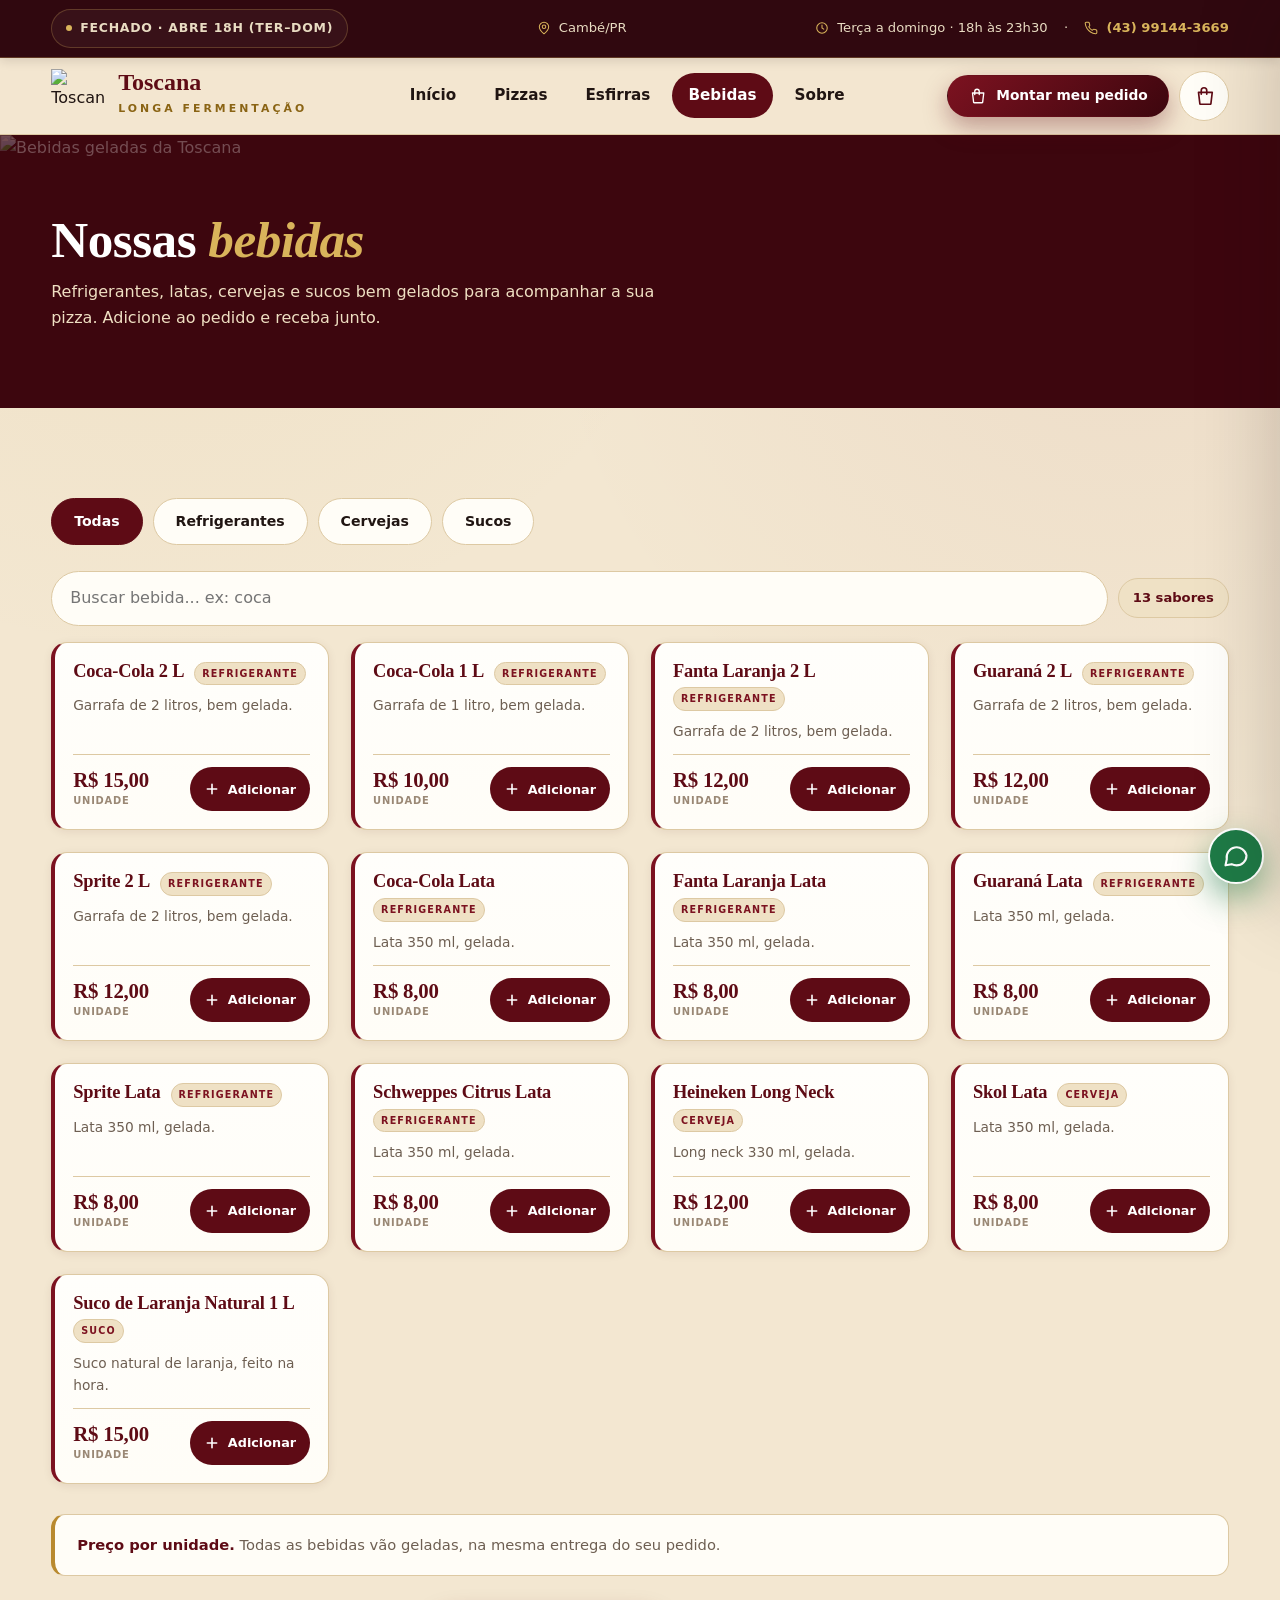
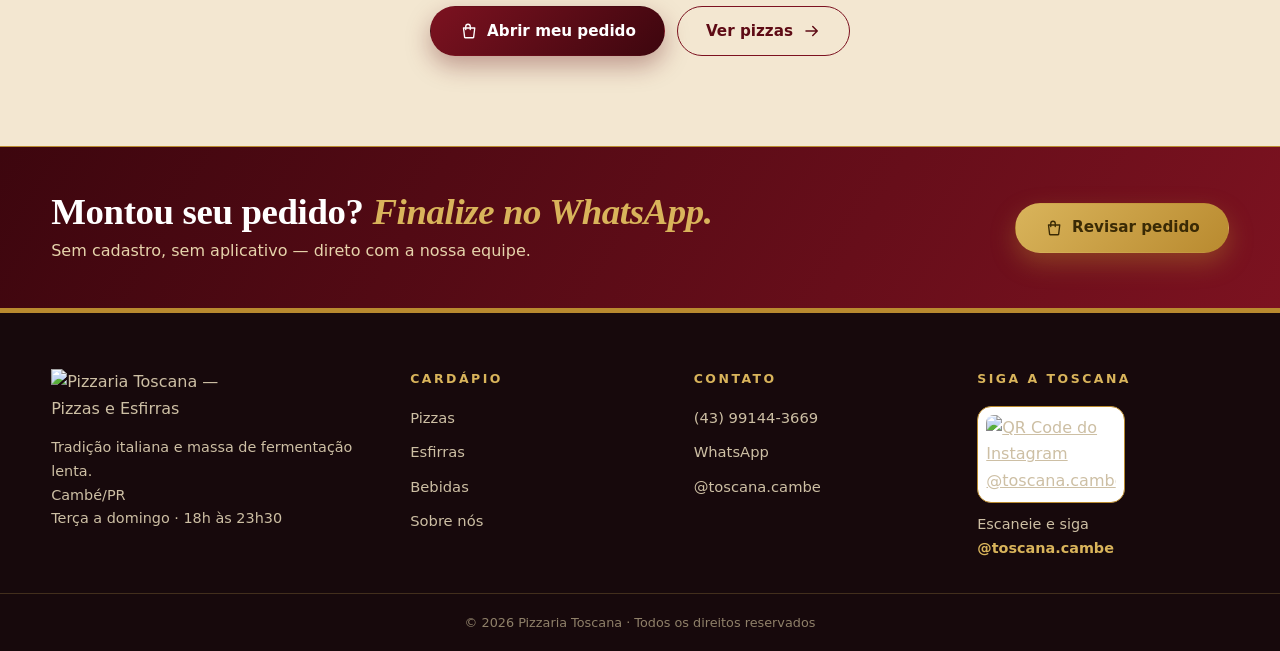
==== commit 898898a6: "feat: redesenha checkout e combina entrega pelo WhatsApp sem bairro" ====
--- a/bebidas.html
+++ b/bebidas.html
@@ -127,24 +127,22 @@
   <div class="drawer-items" id="cartItems"></div>
   <div class="drawer-foot">
     <div class="total-line"><span>Total do pedido</span><strong id="cartTotal">R$ 0,00</strong></div>
-    <button class="btn btn--green btn--block" id="btnCheckout" type="button" data-open-checkout><svg><use href="#i-check"/></svg>Finalizar no WhatsApp</button>
-    <p class="foot-note">Taxa de entrega e pagamento combinadas no WhatsApp.</p>
+    <button class="btn btn--green btn--block" id="btnCheckout" type="button" data-open-checkout><svg><use href="#i-check"/></svg>Continuar para entrega</button>
+    <p class="foot-note">Taxa de entrega a combinar pelo WhatsApp.</p>
   </div>
 </aside>
 
 <div class="modal" id="checkoutModal" role="dialog" aria-modal="true" aria-label="Finalizar pedido">
   <div class="modal-card">
-    <div class="modal-head"><h3>Finalizar pedido</h3><p>Resumo · Total <strong id="checkoutTotal">R$ 0,00</strong></p></div>
+    <div class="modal-head checkout-head"><div><span class="checkout-eyebrow">Falta pouco para saborear</span><h3 id="checkoutTitle">Finalize seu pedido</h3><p>Seus dados para combinar a entrega.</p></div><button class="icon-btn" type="button" data-close-checkout aria-label="Fechar finalização"><svg><use href="#i-x"/></svg></button></div>
     <form class="modal-body" id="checkoutForm" novalidate>
-      <div class="order-resume" id="orderResume"></div>
+      <section class="checkout-summary" aria-label="Resumo do pedido"><h4>Seu pedido</h4><div class="order-resume" id="orderResume"></div></section><div class="checkout-section-title">Contato e entrega</div>
       <div class="field"><label for="fName">Nome <i>*</i></label><input id="fName" name="name" autocomplete="name" autocapitalize="words" enterkeyhint="next" aria-describedby="fName-err" placeholder="Seu nome"><span class="field-error" id="fName-err">Informe seu nome.</span></div>
       <div class="field"><label for="fPhone">Telefone / WhatsApp <i>*</i></label><input id="fPhone" name="phone" inputmode="tel" autocomplete="tel" enterkeyhint="next" aria-describedby="fPhone-err" placeholder="(43) 99999-9999"><span class="field-error" id="fPhone-err">Informe um telefone valido com DDD.</span></div>
       <div class="field"><label for="fAddress">Rua e número <i>*</i></label><input id="fAddress" name="address" autocomplete="street-address" enterkeyhint="next" aria-describedby="fAddress-err" placeholder="Rua, número"><span class="field-error" id="fAddress-err">Informe rua e número.</span></div>
-      <div class="field"><label for="fDistrict">Bairro <i>*</i></label><select id="fDistrict" name="district"><option value="">Selecione o bairro...</option></select><span class="field-error" id="fDistrict-err">Selecione o bairro para calcular a entrega.</span></div>
-      <div class="fee-preview" id="feePreview" role="status"></div>
       <div class="field-2col"><div class="field"><label for="fPayment">Pagamento <i>*</i></label><select id="fPayment"><option value="">Selecione...</option><option>Pix</option><option>Cartão na entrega</option><option>Dinheiro</option></select><span class="field-error" id="fPayment-err">Selecione a forma de pagamento.</span></div><div class="field" id="fChangeWrap"><label for="fChange">Troco para (se dinheiro)</label><input id="fChange" inputmode="decimal" placeholder="Ex: 100"></div></div>
       <div class="field"><label for="fNotes">Complemento / observações</label><input id="fNotes" name="notes" autocomplete="off" enterkeyhint="done" placeholder="Apto, ponto de referência..."></div>
-      <div class="modal-foot"><button type="submit" class="btn btn--green btn--block"><svg><use href="#i-chat"/></svg>Enviar pedido no WhatsApp</button>
+      <div class="modal-foot checkout-foot"><div class="checkout-subtotal"><span>Total dos produtos</span><strong id="checkoutTotal">R$ 0,00</strong></div><p class="checkout-delivery-note">A taxa de entrega será combinada pelo WhatsApp e somada ao valor dos produtos.</p><button type="submit" class="btn btn--green btn--block"><svg><use href="#i-chat"/></svg>Enviar pedido no WhatsApp</button>
       <button type="button" class="btn btn--ghost btn--block" data-close-checkout>Voltar ao pedido</button></div>
     </form>
   </div>
--- a/css/style.css
+++ b/css/style.css
@@ -409,14 +409,23 @@
 
 /* Toast */
 .toast {
-  position: fixed; bottom: calc(88px + env(safe-area-inset-bottom, 0px)); left: 50%; z-index: 130;
-  transform: translate(-50%, 90px); opacity: 0;
-  background: var(--wine-900); color: #fff; border: 1px solid var(--gold-500);
-  padding: 14px 24px; border-radius: 999px; font-size: 0.9rem; font-weight: 600;
-  box-shadow: var(--shadow-lg); transition: transform 0.25s ease, opacity 0.25s ease;
-  max-width: 92%; text-align: center;
-}
-.toast.is-visible { transform: translate(-50%, 0); opacity: 1; }
+  position: fixed; top: calc(18px + env(safe-area-inset-top, 0px)); right: max(18px, env(safe-area-inset-right, 0px)); z-index: 130;
+  display: flex; align-items: center; gap: 10px;
+  width: max-content; max-width: min(360px, calc(100% - 36px));
+  transform: translateY(-12px); opacity: 0; visibility: hidden; pointer-events: none;
+  background: #f0fdf4; color: #166534; border: 1px solid #bbf7d0;
+  padding: 12px 14px; border-radius: 12px; font-size: 0.8rem; font-weight: 500; line-height: 1.5;
+  box-shadow: 0 6px 24px #1438201a;
+  transition: transform 0.2s ease, opacity 0.2s ease, visibility 0.2s;
+}
+.toast.is-visible { transform: translateY(0); opacity: 1; visibility: visible; pointer-events: auto; }
+.toast-icon { display: grid; place-items: center; flex-shrink: 0; width: 24px; height: 24px; border-radius: 50%; background: #dcfce7; font-size: 0.9rem; font-weight: 800; }
+.toast-message { min-width: 0; overflow-wrap: anywhere; }
+.toast[data-tone="warning"] { background: #fffbeb; color: #92400e; border-color: #fde68a; }
+.toast[data-tone="warning"] .toast-icon { background: #fef3c7; }
+.toast[data-tone="info"] { background: #eff6ff; color: #1e40af; border-color: #bfdbfe; }
+.toast[data-tone="info"] .toast-icon { background: #dbeafe; }
+@media (prefers-reduced-motion: reduce) { .toast { transition: none; } }
 
 /* Botao flutuante */
 .float-wa {
@@ -466,7 +475,9 @@
 .field select:focus { outline: 2px solid var(--gold-500); border-color: var(--gold-500); }
 .field select.is-invalid { border-color: var(--danger); }
 .fee-preview { font-size: 0.85rem; font-weight: 700; color: var(--wine-800); background: var(--gold-100); border: 1px solid var(--gold-500); border-radius: 10px; padding: 10px 14px; }
-.toast-undo { margin-left: 12px; background: var(--gold-300); color: var(--wine-900); border: none; border-radius: 999px; padding: 6px 14px; font-weight: 800; cursor: pointer; }
+.toast-undo { flex-shrink: 0; background: #dcfce7; color: #166534; border: none; border-radius: 7px; padding: 8px; font-size: 0.73rem; font-weight: 700; cursor: pointer; }
+.toast-undo:hover { background: #bbf7d0; }
+.toast-undo:focus-visible { outline: 2px solid #166534; outline-offset: 2px; }
 .sticky-bar { position: fixed; left: 50%; transform: translate(-50%, 90px); bottom: calc(12px + env(safe-area-inset-bottom, 0px)); z-index: 85; display: flex; align-items: center; gap: 14px; background: var(--wine-900); color: #fff; border: 1px solid var(--gold-500); border-radius: 999px; padding: 10px 10px 10px 20px; box-shadow: var(--shadow-lg); opacity: 0; transition: transform .25s ease, opacity .25s ease; max-width: calc(100% - 24px); width: max-content; }
 .sticky-bar.is-visible { transform: translate(-50%, 0); opacity: 1; }
 .sticky-bar { touch-action: pan-x; user-select: none; visibility: hidden; pointer-events: none; transition: transform .25s ease, opacity .25s ease, visibility .25s; }
@@ -657,6 +668,125 @@
   .menu-categories a { padding: 20px; }
 }
 
+/* Finalização do pedido */
+#checkoutModal { padding: 18px; }
+#checkoutModal .modal-card { width: min(620px, 100%); border-color: #e9e1d8; border-radius: 24px; background: #f8f5f0; }
+#checkoutModal .checkout-head { display: flex; align-items: flex-start; justify-content: space-between; gap: 16px; padding: 26px; background: var(--wine-900); border: 0; }
+.checkout-eyebrow { display: block; color: var(--gold-100); font-size: 0.65rem; font-weight: 700; text-transform: uppercase; letter-spacing: 0.1em; margin-bottom: 8px; }
+#checkoutModal h3 { font-size: 1.8rem; line-height: 1.2; }
+#checkoutModal .checkout-head p { margin-top: 8px; font-size: 0.83rem; }
+.checkout-head .icon-btn { flex-shrink: 0; }
+#checkoutForm { padding: 24px 26px; }
+.checkout-summary { background: #fff; border: 1px solid #e9e1d8; border-radius: 16px; padding: 18px; margin-bottom: 24px; }
+.checkout-summary h4, .checkout-section-title { font-family: var(--font-body); font-size: 0.95rem; font-weight: 700; color: var(--wine-900); }
+#checkoutModal .order-resume { margin: 12px 0 0; padding: 0; border: 0; background: transparent; white-space: pre-wrap; overflow-wrap: anywhere; font-family: var(--font-body); font-size: 0.82rem; line-height: 1.8; color: var(--muted); max-height: none; }
+.checkout-section-title { margin-bottom: 18px; }
+#checkoutForm .field { margin-bottom: 18px; min-width: 0; }
+#checkoutForm .field input, #checkoutForm .field select { background: #fff; border-color: #dfd7ce; }
+#checkoutForm .field label { font-size: 0.8rem; }
+#checkoutForm .checkout-foot { padding: 22px 0 0; margin-top: 4px; border-top: 1px solid #e2d9ce; }
+.checkout-subtotal { display: flex; align-items: baseline; justify-content: space-between; gap: 12px; }
+.checkout-subtotal span { color: var(--muted); font-size: 0.85rem; }
+.checkout-subtotal strong { font-family: var(--font-display); font-size: 1.9rem; color: var(--wine-900); }
+.checkout-delivery-note { border: 1px solid #e2d4c5; border-radius: 10px; padding: 12px; margin: 12px 0 18px; background: #f0e9e0; font-size: 0.78rem; line-height: 1.6; color: var(--wine-800); }
+#checkoutForm .checkout-foot .btn { border-radius: 12px; min-height: 50px; font-size: 0.85rem; }
+@media (max-width: 600px) {
+  #checkoutModal { padding: 10px; }
+  #checkoutModal .modal-card { border-radius: 18px; max-height: calc(100dvh - 20px); }
+  #checkoutModal .checkout-head, #checkoutForm { padding: 20px; }
+  #checkoutModal h3 { font-size: 1.5rem; }
+  #checkoutForm .field-2col { grid-template-columns: 1fr; gap: 0; }
+}
+
+/* Montagem de pizza meia a meia */
+#halfModal { padding: 20px; }
+#halfModal .half-card { display: flex; flex-direction: column; width: min(600px, 100%); max-height: min(860px, 92dvh); overflow: hidden; background: #f8f5f0; border: 1px solid #e9e1d8; border-radius: 24px; }
+#halfModal .half-head { display: flex; align-items: flex-start; justify-content: space-between; gap: 16px; flex-shrink: 0; padding: 24px; border: 0; background: var(--wine-900); }
+.half-eyebrow { display: block; font-size: 0.65rem; font-weight: 700; letter-spacing: 0.1em; text-transform: uppercase; }
+.half-head .half-eyebrow { color: var(--gold-100); margin-bottom: 7px; }
+#halfModal .half-head h3 { font-size: 1.65rem; line-height: 1.2; }
+#halfModal .half-head p { font-size: 0.78rem; line-height: 1.6; margin-top: 10px; }
+.half-head .icon-btn { flex-shrink: 0; }
+#halfModal .half-body { min-height: 0; overflow-y: auto; overscroll-behavior: contain; padding: 24px; }
+.half-base { padding: 18px; border: 1px solid #e2d4c5; background: #f0e9e0; border-radius: 14px; margin-bottom: 24px; overflow-wrap: anywhere; }
+.half-base .half-eyebrow { color: var(--wine-700); }
+.half-base h4 { font-family: var(--font-body); color: var(--wine-900); font-size: 1rem; margin: 7px 0; }
+.half-base p { font-size: 0.83rem; color: var(--muted); line-height: 1.7; }
+.half-flavors { border: 0; padding: 0; margin: 0; min-width: 0; }
+.half-flavors legend { padding: 0; margin-bottom: 14px; font-size: 0.95rem; font-weight: 700; color: var(--wine-900); }
+#halfModal .half-list { display: grid; grid-template-columns: minmax(0, 1fr); gap: 12px; max-height: none; overflow: visible; }
+#halfModal .half-opt { display: flex; align-items: flex-start; gap: 14px; padding: 18px; min-width: 0; height: auto; overflow: visible; background: #fff; border: 1px solid #e9e1d8; border-radius: 14px; }
+#halfModal .half-opt input { width: 22px; height: 22px; margin-top: 1px; }
+#halfModal .half-opt-content { display: block; flex: 1; min-width: 0; }
+#halfModal .half-opt strong { line-height: 1.5; overflow-wrap: anywhere; }
+#halfModal .half-description { display: block; margin-top: 6px; line-height: 1.7; height: auto; max-height: none; overflow: visible; white-space: normal; text-overflow: clip; overflow-wrap: anywhere; -webkit-line-clamp: unset; }
+#halfModal .half-opt:hover { border-color: var(--wine-700); }
+#halfModal .half-opt:has(input:checked) { border-color: var(--wine-700); background: #fff9f6; box-shadow: inset 0 0 0 1px var(--wine-700); }
+#halfModal .half-opt:has(input:focus-visible) { outline: 3px solid var(--gold-500); outline-offset: 2px; }
+.half-notes { margin-top: 24px; }
+.half-notes label span { font-weight: 400; color: var(--muted); margin-left: 5px; }
+.half-footer { flex-shrink: 0; background: #fff; border-top: 1px solid #e9e1d8; padding: 18px 24px; }
+.half-total { display: flex; flex-wrap: wrap; justify-content: space-between; gap: 8px; align-items: baseline; margin-bottom: 14px; }
+.half-total > span { font-size: 0.8rem; color: var(--muted); }
+.half-total strong { color: var(--wine-900); font-size: 1.05rem; }
+.half-footer .btn { min-height: 50px; border-radius: 12px; }
+.half-cancel { display: block; width: 100%; padding: 10px; margin-top: 5px; border: 0; background: transparent; color: var(--muted); font: inherit; font-size: 0.78rem; cursor: pointer; }
+.half-unavailable { color: var(--muted); line-height: 1.6; font-size: 0.85rem; }
+@media (max-width: 600px) {
+  #halfModal { padding: 10px; }
+  #halfModal .half-card { max-height: calc(100dvh - 20px); border-radius: 18px; }
+  #halfModal .half-head, #halfModal .half-body { padding: 18px; }
+  #halfModal .half-head h3 { font-size: 1.35rem; }
+  #halfModal .half-opt { padding: 16px; }
+  .half-footer { padding: 14px 18px max(14px, env(safe-area-inset-bottom, 0px)); }
+}
+
+/* Carrinho: painel de pedido */
+.cart-drawer { width: min(480px, 100%); border-left: 0; background: #f8f5f0; box-shadow: -16px 0 80px #17090c33; }
+.cart-drawer .drawer-head { flex-shrink: 0; padding: 28px 26px 24px; background: var(--wine-900); border-bottom: 0; gap: 16px; }
+.cart-drawer .drawer-head h3 { font-size: 1.8rem; letter-spacing: -0.03em; line-height: 1.2; }
+.cart-drawer .drawer-head p { margin-top: 7px; font-size: 0.82rem; color: var(--gold-100); }
+.cart-drawer .icon-btn { flex-shrink: 0; background: #ffffff0d; border-color: #ffffff26; }
+.cart-drawer .drawer-items { min-height: 0; padding: 24px; gap: 14px; overscroll-behavior: contain; }
+.cart-drawer .cart-item { padding: 20px; gap: 12px; align-items: start; border: 1px solid #e9e1d8; border-radius: 16px; background: #fff; box-shadow: 0 3px 12px #36151a04; }
+.cart-item-info { min-width: 0; }
+.cart-item-category { display: block; margin-bottom: 7px; color: var(--faint); font-size: 0.65rem; font-weight: 700; text-transform: uppercase; letter-spacing: 0.13em; }
+.cart-drawer .cart-item h4 { font-size: 1rem; line-height: 1.4; overflow-wrap: anywhere; }
+.cart-drawer .cart-item .meta { margin-top: 7px; font-size: 0.77rem; line-height: 1.6; }
+.cart-item-actions { display: flex; align-items: center; flex-wrap: wrap; gap: 8px 14px; margin-top: 16px; }
+.cart-drawer .qty { margin: 0; gap: 2px; padding: 3px; border: 1px solid #e9e1d8; border-radius: 12px; background: #faf8f5; }
+.cart-drawer .qty button { width: 38px; height: 38px; border: 0; border-radius: 8px; background: transparent; }
+.cart-drawer .qty button:hover { background: #eee6df; }
+.cart-drawer .qty strong { min-width: 27px; font-size: 0.9rem; }
+.cart-drawer .link-danger { margin: 0; padding: 10px 0; color: var(--muted); font-size: 0.74rem; font-weight: 500; }
+.cart-drawer .link-danger:hover { color: var(--danger); }
+.cart-drawer .line-total { padding-top: 24px; font-family: var(--font-body); font-size: 0.95rem; white-space: nowrap; }
+.cart-drawer .drawer-foot { flex-shrink: 0; padding: 22px 26px calc(24px + env(safe-area-inset-bottom, 0px)); border-top: 1px solid #e9e1d8; background: #fff; box-shadow: 0 -8px 28px #36151a05; }
+.cart-drawer .total-line { margin-bottom: 20px; gap: 12px; }
+.cart-drawer .total-line span:first-child { font-size: 0.86rem; color: var(--muted); font-weight: 500; }
+.cart-drawer .total-line strong { font-size: 2rem; letter-spacing: -0.04em; }
+.cart-drawer #btnCheckout { min-height: 54px; border-radius: 12px; font-size: 0.9rem; }
+.cart-drawer .foot-note { font-size: 0.72rem; line-height: 1.6; margin-top: 12px; }
+.cart-drawer.is-empty .drawer-foot { display: none; }
+.cart-drawer.is-empty .drawer-items { justify-content: center; }
+.cart-drawer .cart-empty { padding: 32px 0 56px; }
+.cart-empty-icon { display: grid; place-items: center; width: 100px; height: 100px; margin: 0 auto 26px; border-radius: 50%; background: #eee6df; }
+.cart-drawer .cart-empty-icon svg { width: 42px; height: 42px; margin: 0; color: var(--wine-700); }
+.cart-empty h4 { font-family: var(--font-display); color: var(--wine-900); font-size: 1.65rem; line-height: 1.25; }
+.cart-empty p { margin: 14px 0 26px; font-size: 0.9rem; line-height: 1.8; }
+.cart-empty .btn { min-width: 200px; min-height: 52px; border-radius: 12px; }
+.cart-drawer :is(button, a):focus-visible { outline: 3px solid var(--gold-500); outline-offset: 3px; }
+@media (max-width: 480px) {
+  .cart-drawer .drawer-head { padding: 24px 20px; }
+  .cart-drawer .drawer-items { padding: 18px 16px; }
+  .cart-drawer .cart-item { padding: 16px; gap: 8px; }
+  .cart-drawer .drawer-foot { padding: 20px 20px calc(20px + env(safe-area-inset-bottom, 0px)); }
+  .cart-drawer .line-total { font-size: 0.85rem; }
+}
+@media (prefers-reduced-motion: reduce) {
+  .cart-drawer { transition: none; }
+}
+
 /* On mobile, the topbar and bottom navigation replace the brand header. */
 @media (max-width: 680px) {
   .site-header { display: none; }
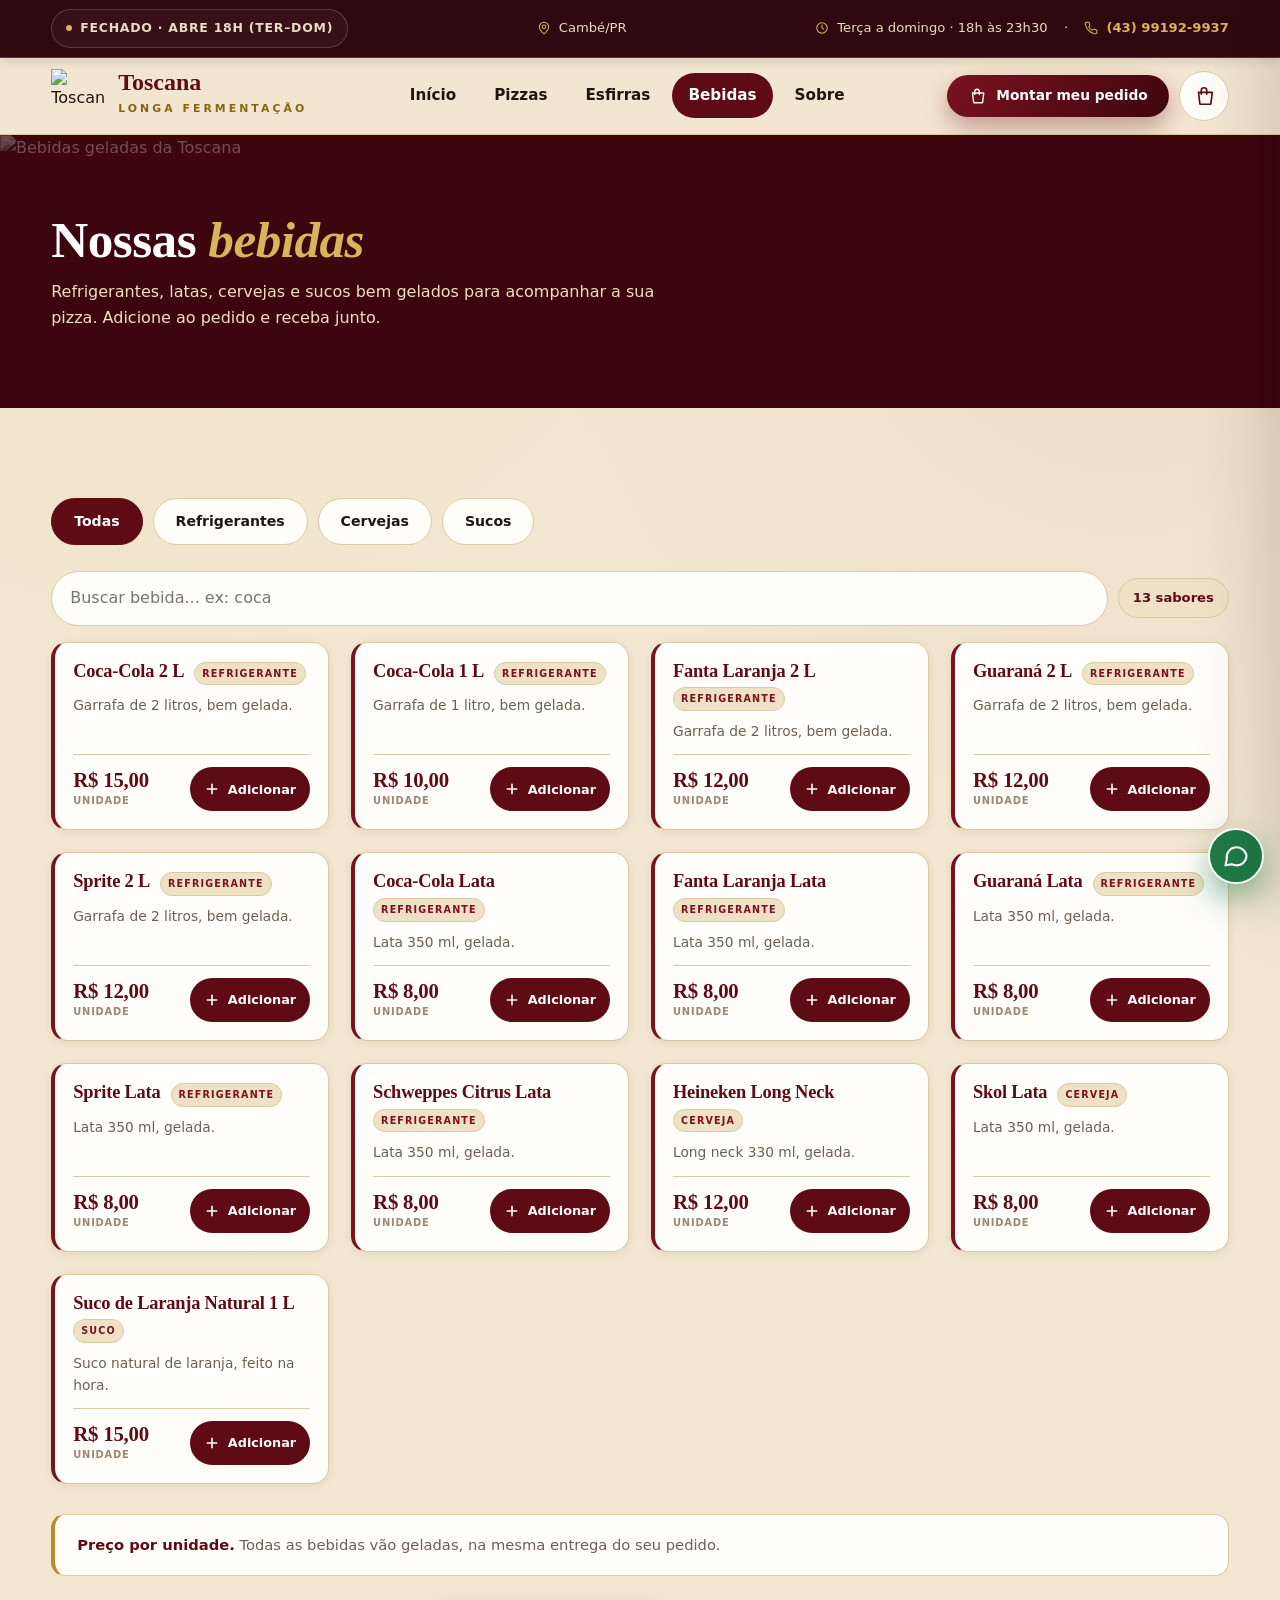
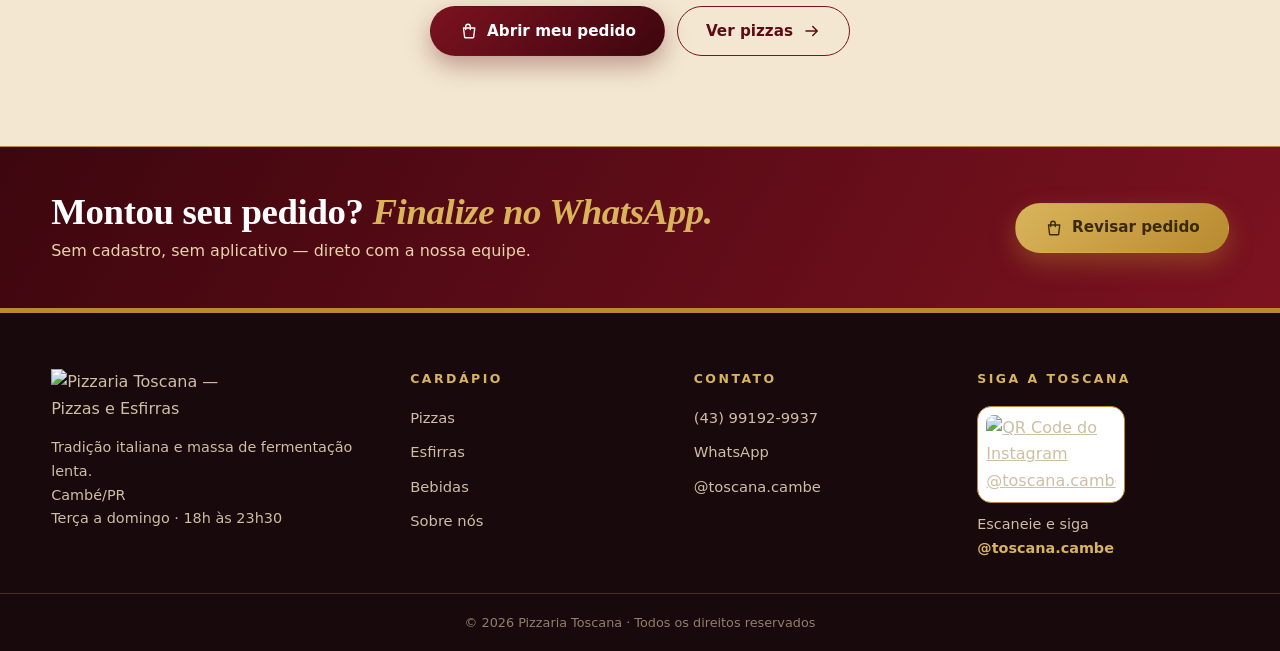
==== commit b79f6617: "Merge branch 'master' of https://github.com/CaueYamamoto7/ToscanaPizzaria" ====
--- a/bebidas.html
+++ b/bebidas.html
@@ -9,7 +9,7 @@
 <link rel="preconnect" href="https://fonts.googleapis.com">
 <link rel="preconnect" href="https://fonts.gstatic.com" crossorigin>
 <link href="https://fonts.googleapis.com/css2?family=Fraunces:ital,opsz,wght@0,9..144,500;0,9..144,650;1,9..144,500;1,9..144,650&family=Inter:wght@400;600;700;800&display=swap" rel="stylesheet">
-<link rel="stylesheet" href="/css/style.css?v=6">
+<link rel="stylesheet" href="/css/style.css?v=1.5.0">
 <meta name="theme-color" content="#3d060e">
 <link rel="manifest" href="/manifest.json">
 <script type="application/ld+json">{"@context":"https://schema.org","@type":"FoodEstablishment","name":"Pizzaria Toscana"}</script>
@@ -33,7 +33,7 @@
 <div class="topbar">
   <div class="container">
     <span class="topbar-item"><span class="open-badge" data-open-badge>Aberto</span></span><span class="topbar-item topbar-item--hide-mobile"><svg><use href="#i-pin"/></svg><span data-bind="address">Cambé/PR</span></span>
-    <span class="topbar-item"><svg><use href="#i-clock"/></svg><span data-bind="hours">Terça a domingo · 18h às 23h30</span>&nbsp;&nbsp;·&nbsp;&nbsp;<svg><use href="#i-phone"/></svg><a data-bind="phone-href" href="#"><span data-bind="phone">(43) 99144-3669</span></a></span>
+    <span class="topbar-item"><svg><use href="#i-clock"/></svg><span data-bind="hours">Terça a domingo · 18h às 23h30</span>&nbsp;&nbsp;·&nbsp;&nbsp;<svg><use href="#i-phone"/></svg><a data-bind="phone-href" href="#"><span data-bind="phone">(43) 99192-9937</span></a></span>
   </div>
 </div>
 
@@ -112,7 +112,7 @@
       <p style="margin-top:14px">Tradição italiana e massa de fermentação lenta.<br><span data-bind="address">Cambé/PR</span><br><span data-bind="hours">Terça a domingo · 18h às 23h30</span></p>
     </div>
     <div><h4>Cardápio</h4><ul><li><a href="/pizzas">Pizzas</a></li><li><a href="/esfirras">Esfirras</a></li><li><a href="/bebidas">Bebidas</a></li><li><a href="/sobre">Sobre nós</a></li></ul></div>
-    <div><h4>Contato</h4><ul><li><a data-bind="phone-href" href="#"><span data-bind="phone">(43) 99144-3669</span></a></li><li><a data-bind="wa" href="#">WhatsApp</a></li><li><a data-bind="ig" href="#" target="_blank" rel="noopener"><span data-bind="ig-handle">@toscana.cambe</span></a></li></ul></div>
+    <div><h4>Contato</h4><ul><li><a data-bind="phone-href" href="#"><span data-bind="phone">(43) 99192-9937</span></a></li><li><a data-bind="wa" href="#">WhatsApp</a></li><li><a data-bind="ig" href="#" target="_blank" rel="noopener"><span data-bind="ig-handle">@toscana.cambe</span></a></li></ul></div>
     <div><h4>Siga a Toscana</h4><a class="qr-card" data-bind="ig" href="#" target="_blank" rel="noopener" aria-label="Abrir o Instagram da Toscana"><img src="/assets/qrcodeig.JPG" alt="QR Code do Instagram @toscana.cambe"></a><p class="qr-caption">Escaneie e siga <strong data-bind="ig-handle">@toscana.cambe</strong></p></div>
   </div>
   <div class="footer-bottom">© <span id="ano"></span> Pizzaria Toscana · Todos os direitos reservados</div>
